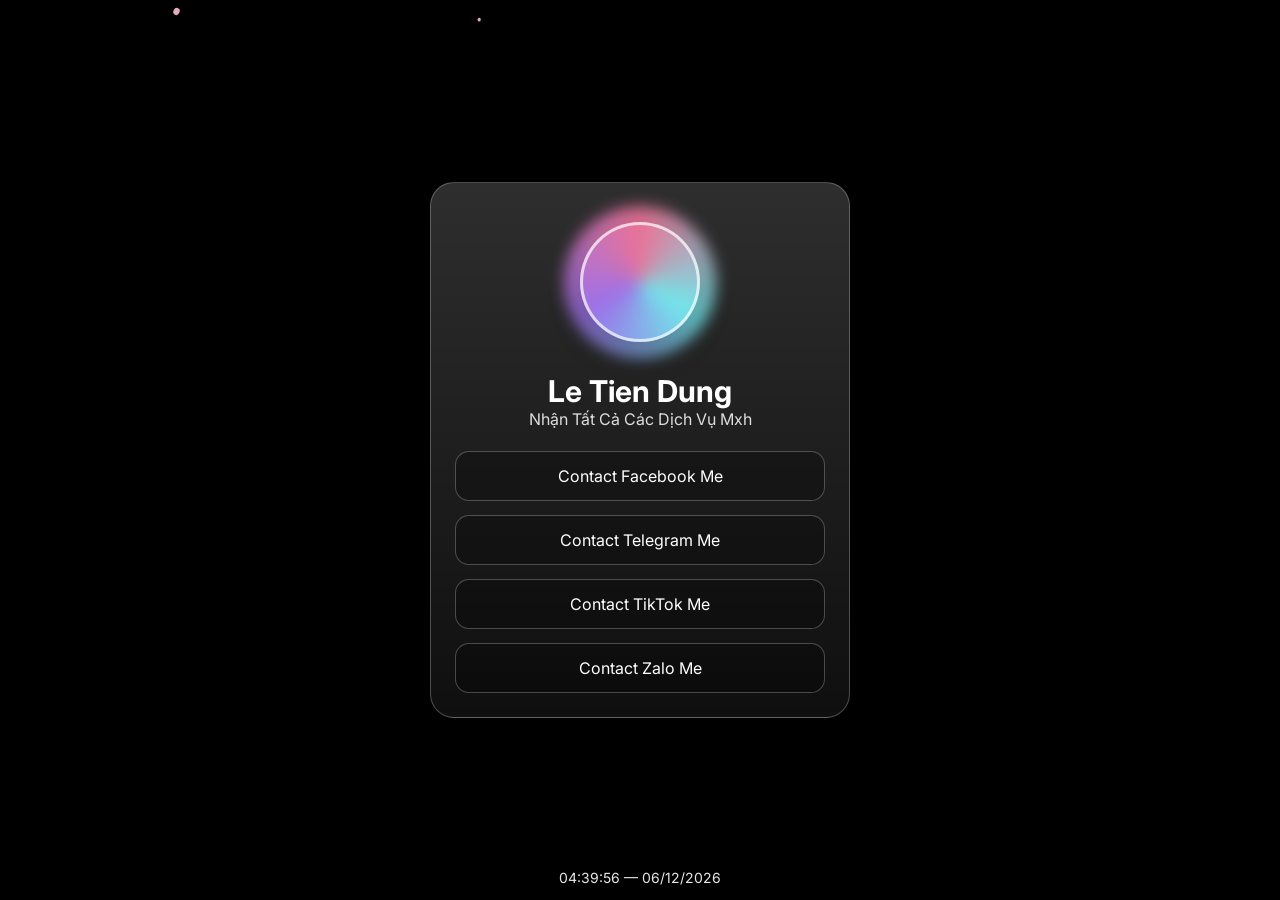
==== index.html @ fecb0036 "Update and rename index (1).html to index.html" ====
<!DOCTYPE html>
<html lang="vi">
<head>
  <meta charset="UTF-8" />
  <meta name="viewport" content="width=device-width, initial-scale=1.0" />
  <title>Le Tien Dung</title>
  <link rel="preconnect" href="https://fonts.googleapis.com">
  <link rel="preconnect" href="https://fonts.gstatic.com" crossorigin>
  <link href="https://fonts.googleapis.com/css2?family=Inter:wght@300;400;500;600;700&display=swap" rel="stylesheet">
  <style>
    :root{
      --glass: rgba(255,255,255,.12);
      --border: rgba(255,255,255,.25);
      --accent: #ff7aa2;
    }
    *{box-sizing:border-box}
    html,body{height:100%}
    body{
      margin:0;
      font-family:Inter,system-ui,-apple-system,Segoe UI,Roboto;
      color:#fff;
      overflow:hidden;
      background:#000;
    }

    /* Background */
    .bg{
      position:fixed; inset:0;
      background-image:url('https://i.imgur.com/xFKmfj1.gif');
      background-size:120% auto;
      background-position:center;
      background-repeat:no-repeat;
      filter:saturate(1.1) contrast(1.05);
      transform:scale(1.05);
      animation:bg-pan 30s linear infinite alternate;
    }
    @keyframes bg-pan{from{background-position:45% 50%}to{background-position:55% 50%}}
    .bg::after{
      content:''; position:absolute; inset:0;
      background:radial-gradient(1200px 600px at 50% 60%, rgba(0,0,0,.15), rgba(0,0,0,.55));
    }

    canvas#sakura{position:fixed; inset:0; pointer-events:none}

    .wrap{position:relative; z-index:2; height:100%; display:grid; place-items:center}
    .card{
      width:min(420px,92vw);
      background:linear-gradient(180deg, rgba(255,255,255,.18), rgba(255,255,255,.06));
      backdrop-filter:blur(14px);
      border:1px solid var(--border);
      border-radius:24px;
      padding:24px;
      box-shadow:0 30px 80px rgba(0,0,0,.45);
    }

    .profile{display:flex; flex-direction:column; gap:16px; align-items:center; text-align:center}

    /* Avatar + Galaxy */
    .avatar-wrap{
      position:relative;
      width:150px;
      height:150px;
      display:grid;
      place-items:center;
    }
    .galaxy-ring{
      position:absolute;
      width:150px;
      height:150px;
      border-radius:50%;
      background:conic-gradient(#ff7aa2,#7afcff,#a97aff,#ff7aa2);
      filter:blur(8px);
      opacity:.9;
      animation:spin 6s linear infinite;
    }
    @keyframes spin{from{transform:rotate(0)}to{transform:rotate(360deg)}}

    .avatar{
      width:120px; height:120px; border-radius:50%;
      background:url('https://sf-static.upanhlaylink.com/img/image_20260118ad99643f3afc10f1df709dc106bfeb5b.jpg') center/cover no-repeat;
      border:3px solid rgba(255,255,255,.7);
      z-index:2;
      box-shadow:0 10px 30px rgba(0,0,0,.4)
    }

    .name h1{margin:0; font-size:30px}
    .name p{margin:0; opacity:.85}

    .actions{margin-top:22px; display:grid; gap:14px}
    .btn{
      display:flex; justify-content:center; align-items:center;
      padding:14px; border-radius:14px;
      text-decoration:none; color:#fff;
      background:rgba(0,0,0,.25);
      border:1px solid var(--border);
      transition:.25s;
    }
    .btn:hover{transform:translateY(-2px); box-shadow:0 10px 30px rgba(0,0,0,.4)}

    footer{
      position:fixed; left:50%; bottom:14px;
      transform:translateX(-50%);
      font-size:14px; opacity:.9; z-index:3
    }

    /* Click ripple */
    .ripple{
      position:fixed;
      width:20px; height:20px;
      border-radius:50%;
      pointer-events:none;
      background:radial-gradient(circle, rgba(255,255,255,.9), rgba(255,255,255,0));
      transform:translate(-50%,-50%);
      animation:ripple .6s ease-out forwards;
      z-index:9999;
    }
    @keyframes ripple{from{opacity:1; transform:translate(-50%,-50%) scale(0)}to{opacity:0; transform:translate(-50%,-50%) scale(8)}}
  </style>
</head>
<body>
  <div class="bg"></div>
  <canvas id="sakura"></canvas>

  <div class="wrap">
    <div class="card">
      <div class="profile">
        <div class="avatar-wrap">
          <div class="galaxy-ring"></div>
          <div class="avatar"></div>
        </div>
        <div class="name">
          <h1>Le Tien Dung</h1>
          <p>Nhận Tất Cả Các Dịch Vụ Mxh</p>
        </div>
      </div>

      <div class="actions">
        <a class="btn" href="https://www.facebook.com/dunglectema" target="_blank">Contact Facebook Me</a>
        <a class="btn" href="https://t.me/Letiendung01" target="_blank">Contact Telegram Me</a>
        <a class="btn" href="https://www.tiktok.com/@dungle.loveyou" target="_blank">Contact TikTok Me</a>
        <a class="btn" href="https://zalo.me/0969411158" target="_blank">Contact Zalo Me</a>
      </div>
    </div>
  </div>

  <footer id="clock"></footer>

  <script>
    /* Clock */
    const clockEl=document.getElementById('clock');
    setInterval(()=>{
      const d=new Date();
      const p=n=>String(n).padStart(2,'0');
      clockEl.textContent=`${p(d.getHours())}:${p(d.getMinutes())}:${p(d.getSeconds())} — ${p(d.getDate())}/${p(d.getMonth()+1)}/${d.getFullYear()}`;
    },1000);

    /* Click effect */
    document.addEventListener('click',e=>{
      const r=document.createElement('div');
      r.className='ripple';
      r.style.left=e.clientX+'px';
      r.style.top=e.clientY+'px';
      document.body.appendChild(r);
      setTimeout(()=>r.remove(),600);
    });

    /* Sakura */
    const c=document.getElementById('sakura'),ctx=c.getContext('2d');
    let W,H,petals=[]; const MAX=80;
    function resize(){W=c.width=innerWidth;H=c.height=innerHeight}
    addEventListener('resize',resize);resize();
    const r=(a,b)=>Math.random()*(b-a)+a;
    for(let i=0;i<MAX;i++)petals.push({x:r(0,W),y:r(-H,0),s:r(.4,1),r:r(1.5,3.5),a:r(0,Math.PI*2)});
    (function draw(){
      ctx.clearRect(0,0,W,H);
      ctx.fillStyle='rgba(255,190,210,.9)';
      petals.forEach(p=>{
        p.y+=p.s; p.x+=Math.sin(p.a)*.5; p.a+=.01;
        if(p.y>H)p.y=-10;
        ctx.beginPath(); ctx.ellipse(p.x,p.y,p.r*1.2,p.r,p.a,0,Math.PI*2); ctx.fill();
      });
      requestAnimationFrame(draw);
    })();
  </script>
</body>
</html>
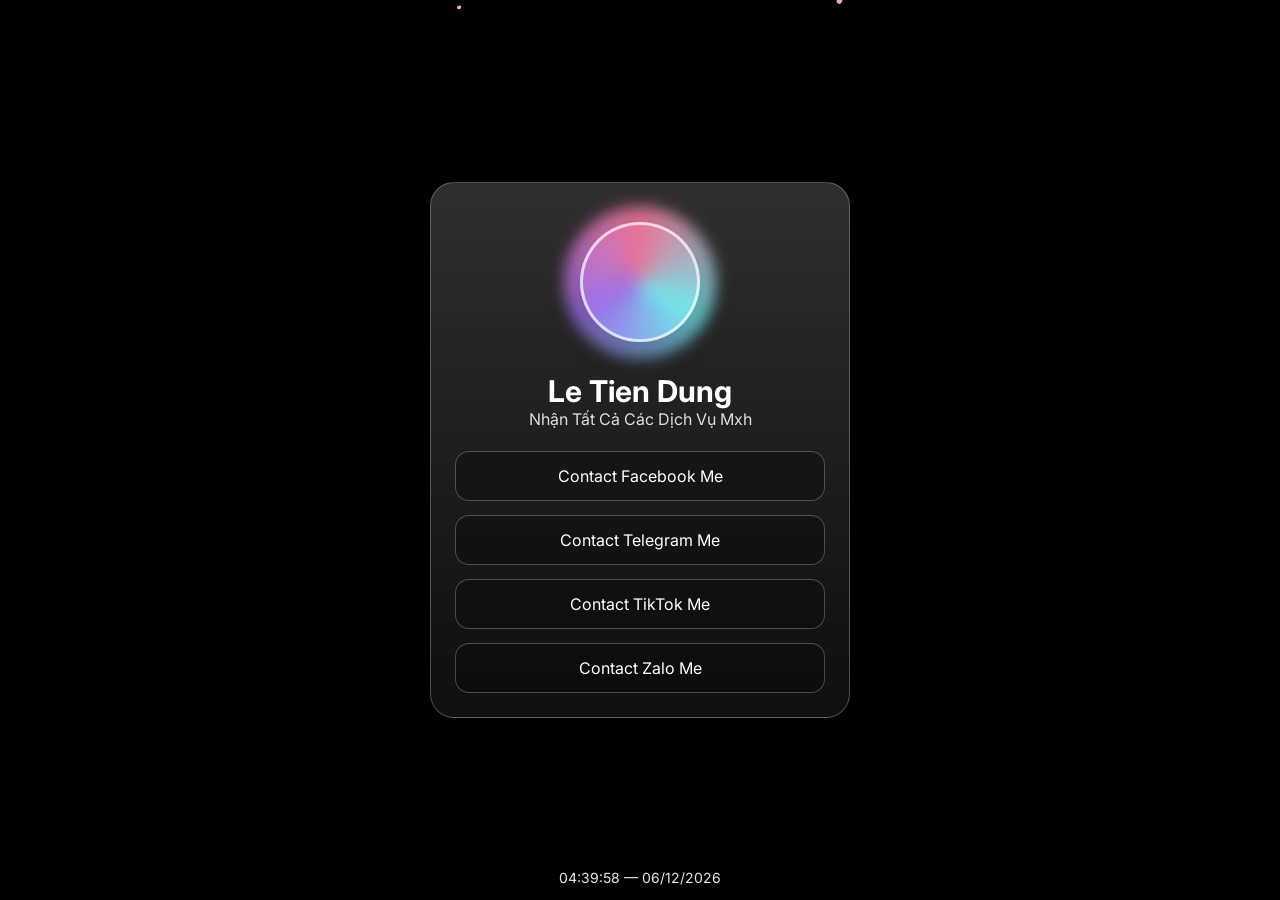
==== commit 84947797: "Update index.html" ====
--- a/index.html
+++ b/index.html
@@ -77,7 +77,7 @@
 
     .avatar{
       width:120px; height:120px; border-radius:50%;
-      background:url('https://sf-static.upanhlaylink.com/img/image_20260118ad99643f3afc10f1df709dc106bfeb5b.jpg') center/cover no-repeat;
+      background:url('https://sf-static.upanhlaylink.com/img/image_202601188d4b37361caaa46c96e2f7a9ec428ffc.jpg') center/cover no-repeat;
       border:3px solid rgba(255,255,255,.7);
       z-index:2;
       box-shadow:0 10px 30px rgba(0,0,0,.4)
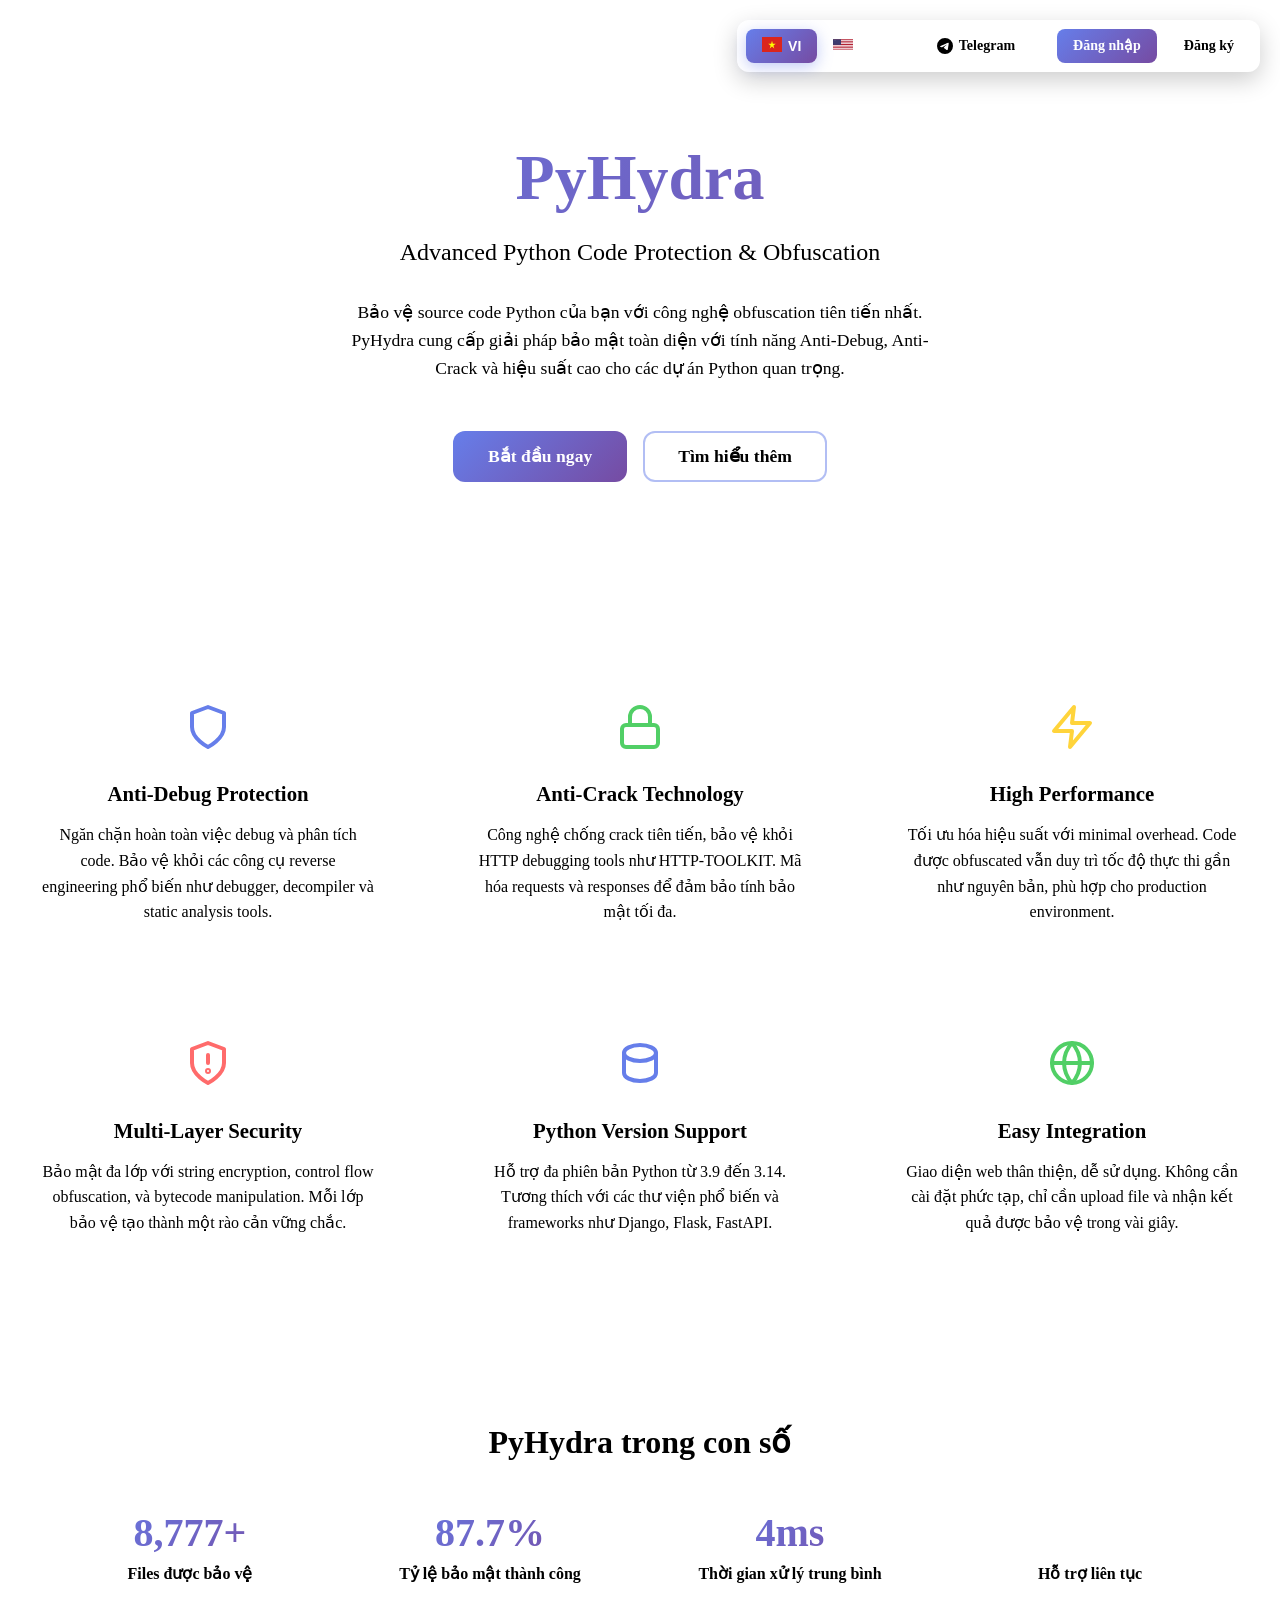
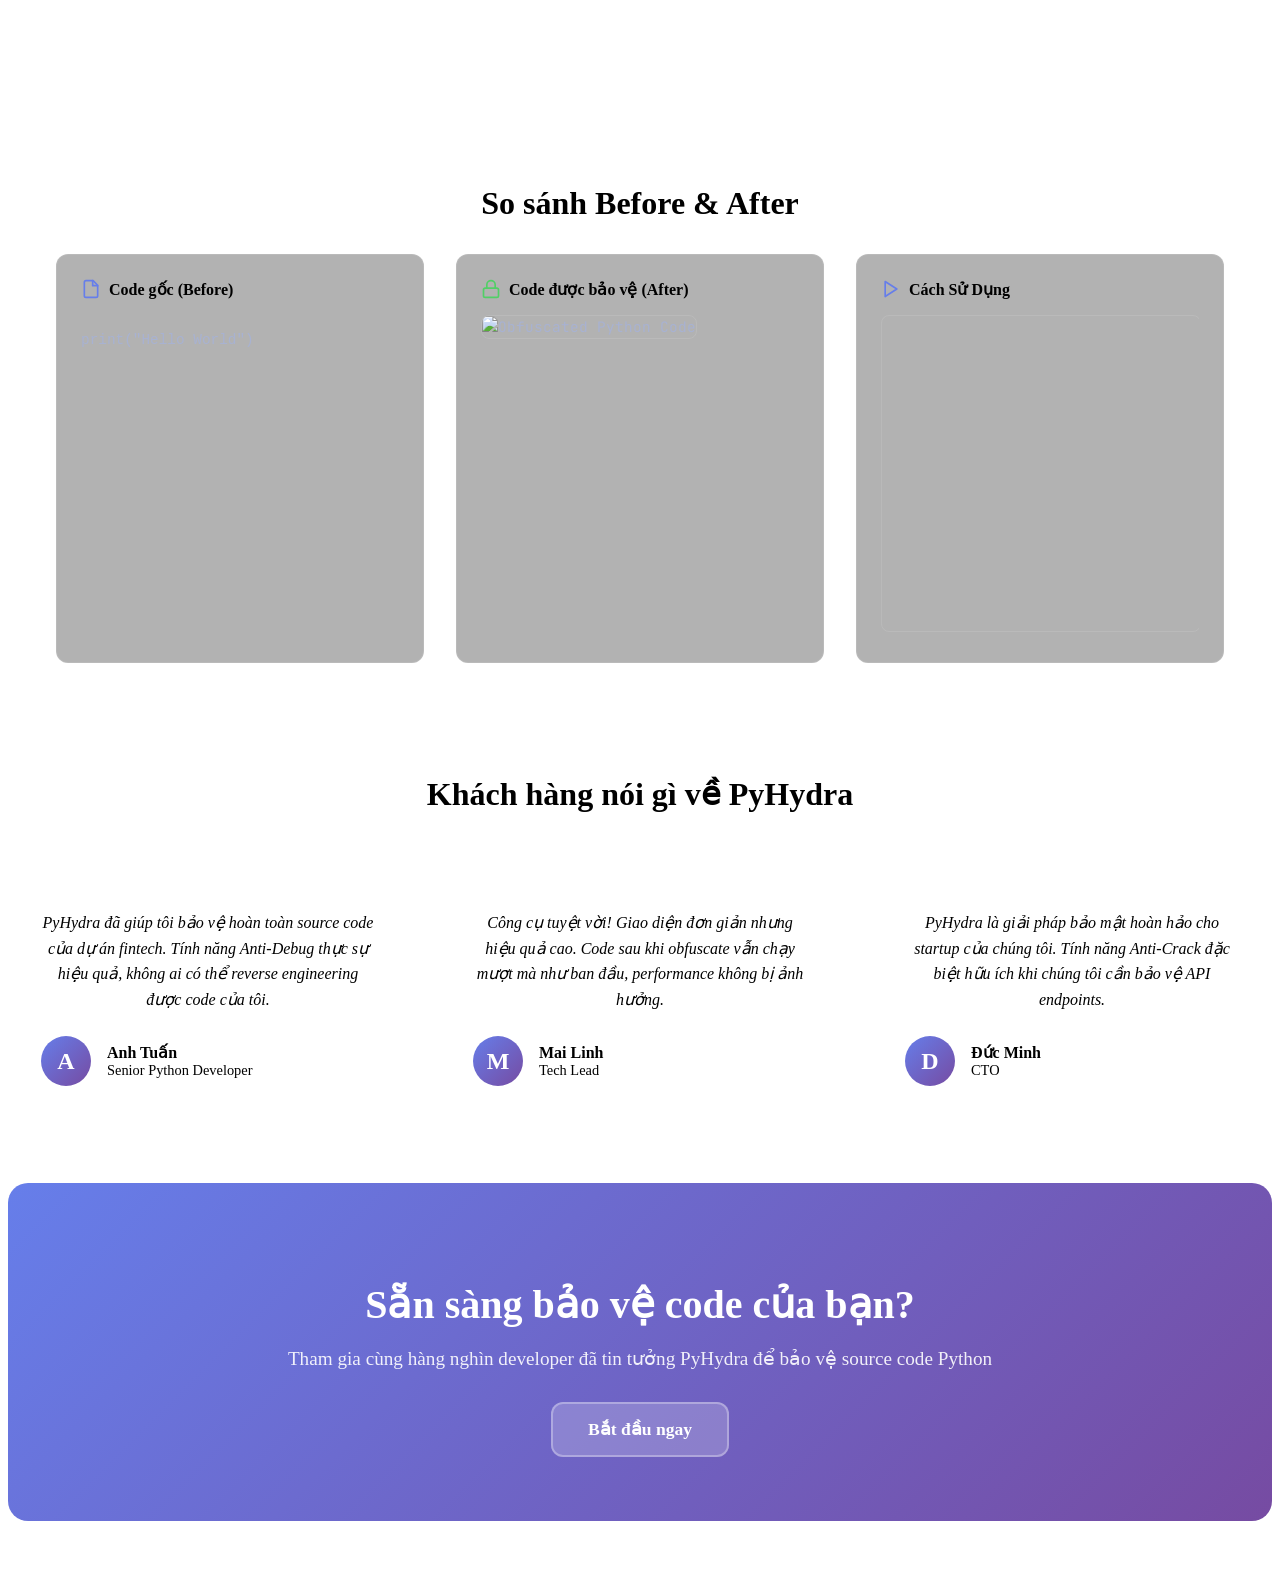
==== commit b04e9928: "Update index.html" ====
--- a/index.html
+++ b/index.html
@@ -1,186 +1,1251 @@
+
+
+
+
+
+
+
 <!DOCTYPE html>
 <html lang="vi">
 <head>
-  <meta charset="UTF-8" />
-  <meta name="viewport" content="width=device-width, initial-scale=1.0" />
-  <title>Le Tien Dung</title>
-  <link rel="preconnect" href="https://fonts.googleapis.com">
-  <link rel="preconnect" href="https://fonts.gstatic.com" crossorigin>
-  <link href="https://fonts.googleapis.com/css2?family=Inter:wght@300;400;500;600;700&display=swap" rel="stylesheet">
-  <style>
-    :root{
-      --glass: rgba(255,255,255,.12);
-      --border: rgba(255,255,255,.25);
-      --accent: #ff7aa2;
-    }
-    *{box-sizing:border-box}
-    html,body{height:100%}
-    body{
-      margin:0;
-      font-family:Inter,system-ui,-apple-system,Segoe UI,Roboto;
-      color:#fff;
-      overflow:hidden;
-      background:#000;
-    }
-
-    /* Background */
-    .bg{
-      position:fixed; inset:0;
-      background-image:url('https://i.imgur.com/xFKmfj1.gif');
-      background-size:120% auto;
-      background-position:center;
-      background-repeat:no-repeat;
-      filter:saturate(1.1) contrast(1.05);
-      transform:scale(1.05);
-      animation:bg-pan 30s linear infinite alternate;
-    }
-    @keyframes bg-pan{from{background-position:45% 50%}to{background-position:55% 50%}}
-    .bg::after{
-      content:''; position:absolute; inset:0;
-      background:radial-gradient(1200px 600px at 50% 60%, rgba(0,0,0,.15), rgba(0,0,0,.55));
-    }
-
-    canvas#sakura{position:fixed; inset:0; pointer-events:none}
-
-    .wrap{position:relative; z-index:2; height:100%; display:grid; place-items:center}
-    .card{
-      width:min(420px,92vw);
-      background:linear-gradient(180deg, rgba(255,255,255,.18), rgba(255,255,255,.06));
-      backdrop-filter:blur(14px);
-      border:1px solid var(--border);
-      border-radius:24px;
-      padding:24px;
-      box-shadow:0 30px 80px rgba(0,0,0,.45);
-    }
-
-    .profile{display:flex; flex-direction:column; gap:16px; align-items:center; text-align:center}
-
-    /* Avatar + Galaxy */
-    .avatar-wrap{
-      position:relative;
-      width:150px;
-      height:150px;
-      display:grid;
-      place-items:center;
-    }
-    .galaxy-ring{
-      position:absolute;
-      width:150px;
-      height:150px;
-      border-radius:50%;
-      background:conic-gradient(#ff7aa2,#7afcff,#a97aff,#ff7aa2);
-      filter:blur(8px);
-      opacity:.9;
-      animation:spin 6s linear infinite;
-    }
-    @keyframes spin{from{transform:rotate(0)}to{transform:rotate(360deg)}}
-
-    .avatar{
-      width:120px; height:120px; border-radius:50%;
-      background:url('https://sf-static.upanhlaylink.com/img/image_202601188d4b37361caaa46c96e2f7a9ec428ffc.jpg') center/cover no-repeat;
-      border:3px solid rgba(255,255,255,.7);
-      z-index:2;
-      box-shadow:0 10px 30px rgba(0,0,0,.4)
-    }
-
-    .name h1{margin:0; font-size:30px}
-    .name p{margin:0; opacity:.85}
-
-    .actions{margin-top:22px; display:grid; gap:14px}
-    .btn{
-      display:flex; justify-content:center; align-items:center;
-      padding:14px; border-radius:14px;
-      text-decoration:none; color:#fff;
-      background:rgba(0,0,0,.25);
-      border:1px solid var(--border);
-      transition:.25s;
-    }
-    .btn:hover{transform:translateY(-2px); box-shadow:0 10px 30px rgba(0,0,0,.4)}
-
-    footer{
-      position:fixed; left:50%; bottom:14px;
-      transform:translateX(-50%);
-      font-size:14px; opacity:.9; z-index:3
-    }
-
-    /* Click ripple */
-    .ripple{
-      position:fixed;
-      width:20px; height:20px;
-      border-radius:50%;
-      pointer-events:none;
-      background:radial-gradient(circle, rgba(255,255,255,.9), rgba(255,255,255,0));
-      transform:translate(-50%,-50%);
-      animation:ripple .6s ease-out forwards;
-      z-index:9999;
-    }
-    @keyframes ripple{from{opacity:1; transform:translate(-50%,-50%) scale(0)}to{opacity:0; transform:translate(-50%,-50%) scale(8)}}
-  </style>
+    <meta charset="UTF-8">
+    <meta name="viewport" content="width=device-width, initial-scale=1.0">
+    <meta name="description" content="PyHydra - Công cụ obfuscate Python mạnh mẽ và bảo mật. Bảo vệ source code Python với công nghệ tiên tiến, hỗ trợ Anti-Debug và Anti-Crack.">
+    <meta name="keywords" content="python obfuscator, code protection, pyhydra, python security, anti-debug, anti-crack, source code protection">
+    <meta name="author" content="Nguyễn Xuân Trịnh">
+    <meta name="robots" content="index, follow">
+    
+    <!-- Open Graph Meta Tags -->
+    <meta property="og:title" content="PyHydra - Advanced Python Code Obfuscator">
+    <meta property="og:description" content="Bảo vệ code Python của bạn với PyHydra - công cụ obfuscate mạnh mẽ nhất">
+    <meta property="og:type" content="website">
+    <meta property="og:image" content="https://raw.githubusercontent.com/nguyenxuantrinhnotpd/PyHydra/refs/heads/main/pyhydra.jpeg">
+    
+    <!-- Twitter Meta Tags -->
+    <meta name="twitter:card" content="summary_large_image">
+    <meta name="twitter:title" content="PyHydra - Python Code Protection">
+    <meta name="twitter:description" content="Advanced Python obfuscation with anti-debug and anti-crack features">
+    
+    <title>PyHydra - Advanced Python Code Obfuscator | Bảo vệ Source Code Python</title>
+    
+    <!-- Favicon -->
+    <link rel="icon" type="image/svg+xml" href="favicon.svg">
+    <link rel="alternate icon" href="https://raw.githubusercontent.com/nguyenxuantrinhnotpd/PyHydra/refs/heads/main/pyhydra.ico">
+    <link rel="apple-touch-icon" sizes="180x180" href="https://raw.githubusercontent.com/nguyenxuantrinhnotpd/PyHydra/refs/heads/main/pyhydra.jpeg">
+    
+    <!-- Google Fonts -->
+    <link href="https://fonts.googleapis.com/css2?family=Inter:wght@300;400;500;600;700;800&family=JetBrains+Mono:wght@400;500;600&display=swap" rel="stylesheet">
+    
+    <!-- Style -->
+    <link rel="stylesheet" href="https://proxy.nguyenxuantrinh.id.vn/pyhydra.css">
+    <link rel="stylesheet" href="assets/style.css">
+    
+    <style>
+        /* Navigation Bar */
+        .nav-bar {
+            position: fixed;
+            top: 20px;
+            right: 20px;
+            z-index: 1000;
+            display: flex;
+            align-items: center;
+            gap: 12px;
+            background: rgba(255, 255, 255, 0.1);
+            backdrop-filter: blur(10px);
+            border-radius: 12px;
+            padding: 8px;
+            box-shadow: 0 8px 25px rgba(0, 0, 0, 0.2);
+            border: 1px solid rgba(255, 255, 255, 0.1);
+        }
+        
+        .nav-divider {
+            width: 1px;
+            height: 30px;
+            background: rgba(255, 255, 255, 0.2);
+        }
+        
+        .language-switcher {
+            display: flex;
+        }
+        
+        .lang-btn {
+            padding: 8px 16px;
+            border: none;
+            background: transparent;
+            color: rgba(255, 255, 255, 0.7);
+            border-radius: 8px;
+            cursor: pointer;
+            transition: all 0.3s ease;
+            font-weight: 600;
+            font-size: 14px;
+            display: flex;
+            align-items: center;
+            gap: 6px;
+        }
+        
+        .lang-btn:hover {
+            background: rgba(255, 255, 255, 0.1);
+            color: white;
+            transform: translateY(-1px);
+        }
+        
+        .lang-btn.active {
+            background: linear-gradient(135deg, #667eea 0%, #764ba2 100%);
+            color: white;
+            box-shadow: 0 4px 15px rgba(102, 126, 234, 0.4);
+        }
+        
+        .auth-buttons {
+            display: flex;
+            gap: 10px;
+        }
+        
+        .auth-btn {
+            padding: 8px 16px;
+            background: transparent;
+            border: 1px solid rgba(255, 255, 255, 0.2);
+            border-radius: 8px;
+            color: var(--text-primary);
+            text-decoration: none;
+            font-weight: 600;
+            font-size: 14px;
+            transition: all 0.3s ease;
+        }
+        
+        .auth-btn:hover {
+            background: rgba(255, 255, 255, 0.1);
+            border-color: rgba(255, 255, 255, 0.3);
+            transform: translateY(-1px);
+        }
+        
+        .auth-btn.login {
+            background: linear-gradient(135deg, #667eea 0%, #764ba2 100%);
+            color: white;
+            border: none;
+        }
+        
+        .auth-btn.login:hover {
+            box-shadow: 0 4px 15px rgba(102, 126, 234, 0.4);
+        }
+        
+        .telegram-btn {
+            padding: 8px 16px;
+            background: transparent;
+            border: 1px solid rgba(255, 255, 255, 0.2);
+            border-radius: 8px;
+            color: var(--text-primary);
+            text-decoration: none;
+            font-weight: 600;
+            font-size: 14px;
+            transition: all 0.3s ease;
+            display: flex;
+            align-items: center;
+            gap: 6px;
+        }
+        
+        .telegram-btn:hover {
+            background: rgba(0, 136, 204, 0.2);
+            border-color: rgba(0, 136, 204, 0.5);
+            color: #0088cc;
+            transform: translateY(-1px);
+        }
+
+        .hero-section {
+            text-align: center;
+            padding: 80px 0 60px;
+            position: relative;
+            overflow: hidden;
+        }
+
+        .hero-title {
+            font-size: 4rem;
+            font-weight: 800;
+            background: linear-gradient(135deg, #667eea 0%, #764ba2 100%);
+            -webkit-background-clip: text;
+            -webkit-text-fill-color: transparent;
+            background-clip: text;
+            margin-bottom: 1rem;
+            animation: fadeInUp 1s ease-out;
+        }
+
+        .hero-subtitle {
+            font-size: 1.5rem;
+            color: var(--text-secondary);
+            margin-bottom: 2rem;
+            animation: fadeInUp 1s ease-out 0.2s both;
+        }
+
+        .hero-description {
+            font-size: 1.1rem;
+            color: var(--text-secondary);
+            max-width: 600px;
+            margin: 0 auto 3rem;
+            line-height: 1.6;
+            animation: fadeInUp 1s ease-out 0.4s both;
+        }
+
+        .cta-buttons {
+            display: flex;
+            gap: 1rem;
+            justify-content: center;
+            margin-bottom: 4rem;
+            animation: fadeInUp 1s ease-out 0.6s both;
+        }
+
+        .btn-primary-large {
+            background: linear-gradient(135deg, #667eea 0%, #764ba2 100%);
+            border: none;
+            color: white;
+            padding: 15px 35px;
+            border-radius: 12px;
+            font-size: 1.1rem;
+            font-weight: 600;
+            cursor: pointer;
+            transition: all 0.3s ease;
+            text-decoration: none;
+            display: inline-flex;
+            align-items: center;
+            gap: 10px;
+        }
+
+        .btn-secondary-large {
+            background: transparent;
+            border: 2px solid rgba(102, 126, 234, 0.5);
+            color: var(--text-primary);
+            padding: 13px 33px;
+            border-radius: 12px;
+            font-size: 1.1rem;
+            font-weight: 600;
+            cursor: pointer;
+            transition: all 0.3s ease;
+            text-decoration: none;
+            display: inline-flex;
+            align-items: center;
+            gap: 10px;
+        }
+
+        .btn-primary-large:hover {
+            transform: translateY(-3px);
+            box-shadow: 0 15px 35px rgba(102, 126, 234, 0.4);
+        }
+
+        .btn-secondary-large:hover {
+            background: rgba(102, 126, 234, 0.1);
+            border-color: rgba(102, 126, 234, 1);
+            transform: translateY(-3px);
+        }
+
+        .features-grid {
+            display: grid;
+            grid-template-columns: repeat(auto-fit, minmax(300px, 1fr));
+            gap: 2rem;
+            margin: 4rem 0;
+        }
+
+        .feature-card {
+            background: rgba(255, 255, 255, 0.03);
+            border: 1px solid rgba(255, 255, 255, 0.1);
+            border-radius: 16px;
+            padding: 2rem;
+            text-align: center;
+            transition: all 0.3s ease;
+            position: relative;
+            overflow: hidden;
+        }
+
+        .feature-card::before {
+            content: '';
+            position: absolute;
+            top: 0;
+            left: 0;
+            right: 0;
+            height: 4px;
+            background: linear-gradient(135deg, #667eea 0%, #764ba2 100%);
+            transform: scaleX(0);
+            transition: transform 0.3s ease;
+        }
+
+        .feature-card:hover {
+            transform: translateY(-10px);
+            background: rgba(255, 255, 255, 0.05);
+            box-shadow: 0 20px 40px rgba(0, 0, 0, 0.2);
+        }
+
+        .feature-card:hover::before {
+            transform: scaleX(1);
+        }
+
+        .feature-icon {
+            font-size: 3rem;
+            margin-bottom: 1rem;
+            display: block;
+        }
+
+        .feature-title {
+            font-size: 1.3rem;
+            font-weight: 700;
+            color: var(--text-primary);
+            margin-bottom: 1rem;
+        }
+
+        .feature-description {
+            color: var(--text-secondary);
+            line-height: 1.6;
+        }
+
+        .stats-section {
+            background: rgba(255, 255, 255, 0.02);
+            border-radius: 20px;
+            padding: 3rem;
+            margin: 4rem 0;
+            text-align: center;
+        }
+
+        .stats-grid {
+            display: grid;
+            grid-template-columns: repeat(auto-fit, minmax(200px, 1fr));
+            gap: 2rem;
+            margin-top: 2rem;
+        }
+
+        .stat-item {
+            padding: 1rem;
+        }
+
+        .stat-number {
+            font-size: 2.5rem;
+            font-weight: 800;
+            background: linear-gradient(135deg, #667eea 0%, #764ba2 100%);
+            -webkit-background-clip: text;
+            -webkit-text-fill-color: transparent;
+            background-clip: text;
+            display: block;
+        }
+
+        .stat-label {
+            color: var(--text-secondary);
+            font-weight: 600;
+            margin-top: 0.5rem;
+        }
+
+        .demo-section {
+            background: rgba(255, 255, 255, 0.02);
+            border-radius: 20px;
+            padding: 3rem;
+            margin: 4rem 0;
+        }
+
+        .demo-title {
+            text-align: center;
+            font-size: 2rem;
+            font-weight: 700;
+            margin-bottom: 2rem;
+            color: var(--text-primary);
+        }
+
+        .code-comparison {
+            display: grid;
+            grid-template-columns: repeat(auto-fit, minmax(300px, 1fr));
+            gap: 2rem;
+            margin-top: 2rem;
+        }
+
+        .code-block {
+            background: rgba(0, 0, 0, 0.3);
+            border-radius: 12px;
+            padding: 1.5rem;
+            border: 1px solid rgba(255, 255, 255, 0.1);
+        }
+
+        .code-header {
+            display: flex;
+            align-items: center;
+            gap: 10px;
+            margin-bottom: 1rem;
+            font-weight: 600;
+            color: var(--text-primary);
+        }
+
+        .code-content {
+            font-family: 'JetBrains Mono', monospace;
+            font-size: 0.9rem;
+            color: #a8b2d1;
+            line-height: 1.5;
+            overflow-x: auto;
+        }
+
+        .code-content iframe {
+            width: 100%;
+            height: 315px;
+            border-radius: 8px;
+            border: 1px solid rgba(255,255,255,0.1);
+        }
+
+        .testimonials-section {
+            margin: 4rem 0;
+            text-align: center;
+        }
+
+        .testimonials-title {
+            font-size: 2rem;
+            font-weight: 700;
+            margin-bottom: 3rem;
+            color: var(--text-primary);
+        }
+
+        .testimonials-grid {
+            display: grid;
+            grid-template-columns: repeat(auto-fit, minmax(300px, 1fr));
+            gap: 2rem;
+        }
+
+        .testimonial-card {
+            background: rgba(255, 255, 255, 0.03);
+            border: 1px solid rgba(255, 255, 255, 0.1);
+            border-radius: 16px;
+            padding: 2rem;
+            position: relative;
+            transition: all 0.3s ease;
+        }
+
+        .testimonial-card:hover {
+            transform: translateY(-5px);
+            background: rgba(255, 255, 255, 0.05);
+        }
+
+        .testimonial-content {
+            color: var(--text-secondary);
+            line-height: 1.6;
+            margin-bottom: 1.5rem;
+            font-style: italic;
+        }
+
+        .testimonial-author {
+            display: flex;
+            align-items: center;
+            gap: 1rem;
+        }
+
+        .author-avatar {
+            width: 50px;
+            height: 50px;
+            border-radius: 50%;
+            background: linear-gradient(135deg, #667eea 0%, #764ba2 100%);
+            display: flex;
+            align-items: center;
+            justify-content: center;
+            font-size: 1.5rem;
+            color: white;
+            font-weight: 700;
+        }
+
+        .author-info {
+            text-align: left;
+        }
+
+        .author-name {
+            font-weight: 600;
+            color: var(--text-primary);
+        }
+
+        .author-role {
+            color: var(--text-secondary);
+            font-size: 0.9rem;
+        }
+
+        .footer-cta {
+            background: linear-gradient(135deg, #667eea 0%, #764ba2 100%);
+            border-radius: 20px;
+            padding: 4rem 2rem;
+            text-align: center;
+            margin: 4rem 0;
+            color: white;
+        }
+
+        .footer-cta-title {
+            font-size: 2.5rem;
+            font-weight: 800;
+            margin-bottom: 1rem;
+        }
+
+        .footer-cta-subtitle {
+            font-size: 1.2rem;
+            opacity: 0.9;
+            margin-bottom: 2rem;
+        }
+
+        .footer-cta-button {
+            background: rgba(255, 255, 255, 0.2);
+            border: 2px solid rgba(255, 255, 255, 0.3);
+            color: white;
+            padding: 15px 35px;
+            border-radius: 12px;
+            font-size: 1.1rem;
+            font-weight: 600;
+            cursor: pointer;
+            transition: all 0.3s ease;
+            text-decoration: none;
+            display: inline-flex;
+            align-items: center;
+            gap: 10px;
+        }
+
+        .footer-cta-button:hover {
+            background: rgba(255, 255, 255, 0.3);
+            transform: translateY(-3px);
+            box-shadow: 0 15px 35px rgba(0, 0, 0, 0.3);
+        }
+
+        @keyframes fadeInUp {
+            from {
+                opacity: 0;
+                transform: translateY(30px);
+            }
+            to {
+                opacity: 1;
+                transform: translateY(0);
+            }
+        }
+
+        @keyframes float {
+            0%, 100% { transform: translateY(0px); }
+            50% { transform: translateY(-20px); }
+        }
+
+        .floating-element {
+            animation: float 6s ease-in-out infinite;
+        }
+
+        @media (max-width: 768px) {
+            .hero-title {
+                font-size: 2.5rem;
+            }
+            
+            .hero-subtitle {
+                font-size: 1.2rem;
+            }
+            
+            .cta-buttons {
+                flex-direction: column;
+                align-items: center;
+            }
+            
+            .code-comparison {
+                grid-template-columns: 1fr;
+            }
+            
+            .footer-cta-title {
+                font-size: 2rem;
+            }
+
+            .language-switcher {
+                top: 10px;
+                right: 10px;
+                padding: 6px;
+            }
+            
+            .lang-btn {
+                padding: 6px 12px;
+                font-size: 13px;
+            }
+        }
+        /* Telegram Contact Button */
+        .telegram-contact {
+            position: fixed;
+            left: 20px;
+            top: 20px;
+            z-index: 1000;
+            display: flex;
+            align-items: center;
+            gap: 10px;
+            background: linear-gradient(135deg, #0088cc 0%, #229ed9 100%);
+            color: white;
+            padding: 12px 20px;
+            border-radius: 50px;
+            text-decoration: none;
+            font-weight: 600;
+            font-size: 14px;
+            box-shadow: 0 8px 25px rgba(0, 136, 204, 0.3);
+            backdrop-filter: blur(10px);
+            border: 1px solid rgba(255, 255, 255, 0.1);
+            transition: all 0.3s ease;
+        }
+
+        .telegram-contact:hover {
+            transform: translateY(-3px);
+            box-shadow: 0 12px 35px rgba(0, 136, 204, 0.4);
+            background: linear-gradient(135deg, #229ed9 0%, #0088cc 100%);
+            color: white;
+            text-decoration: none;
+        }
+
+        .telegram-contact:active {
+            transform: translateY(-1px);
+        }
+
+        .telegram-icon {
+            width: 24px;
+            height: 24px;
+            display: flex;
+            align-items: center;
+            justify-content: center;
+            background: rgba(255, 255, 255, 0.2);
+            border-radius: 50%;
+            font-size: 16px;
+        }
+
+        .telegram-pulse {
+            position: absolute;
+            top: 0;
+            left: 0;
+            right: 0;
+            bottom: 0;
+            border-radius: 50px;
+            background: rgba(0, 136, 204, 0.3);
+            animation: pulse 2s infinite;
+            pointer-events: none;
+        }
+
+        @keyframes pulse {
+            0% {
+                transform: scale(1);
+                opacity: 1;
+            }
+            70% {
+                transform: scale(1.05);
+                opacity: 0.7;
+            }
+            100% {
+                transform: scale(1.1);
+                opacity: 0;
+            }
+        }
+        
+        @media (max-width: 768px) {
+            .language-switcher {
+                top: 10px;
+                right: 10px;
+                padding: 6px;
+            }
+            
+            .lang-btn {
+                padding: 6px 12px;
+                font-size: 13px;
+            }
+
+            .telegram-contact {
+                left: 10px;
+                top: 10px;
+                padding: 10px 16px;
+                font-size: 13px;
+            }
+
+            .telegram-icon {
+                width: 20px;
+                height: 20px;
+                font-size: 14px;
+            }
+        }
+
+        @media (max-width: 480px) {
+            .telegram-contact .telegram-text {
+                display: none;
+            }
+        }
+    </style>
 </head>
 <body>
-  <div class="bg"></div>
-  <canvas id="sakura"></canvas>
-
-  <div class="wrap">
-    <div class="card">
-      <div class="profile">
-        <div class="avatar-wrap">
-          <div class="galaxy-ring"></div>
-          <div class="avatar"></div>
+    <!-- Navigation Bar -->
+    <div class="nav-bar">
+        <!-- Language Switcher -->
+        <div class="language-switcher">
+            <button class="lang-btn active" data-lang="vi">
+                <span class="lang-icon">
+                    <svg xmlns="http://www.w3.org/2000/svg" width="20" height="15" viewBox="0 0 640 480">
+                        <rect width="640" height="480" fill="#da251d"/>
+                        <polygon fill="#ff0" points="320,120 347,215 440,215 365,270 392,365 320,305 248,365 275,270 200,215 293,215"/>
+                    </svg>
+                </span>
+                <span>VI</span>
+            </button>
+            <button class="lang-btn" data-lang="en">
+                <span class="lang-icon">
+                    <svg xmlns="http://www.w3.org/2000/svg" width="20" height="15" viewBox="0 0 7410 3900">
+                        <rect width="7410" height="3900" fill="#b22234"/>
+                        <g fill="#fff">
+                            <path d="M0 300h7410v300H0zm0 600h7410v300H0zm0 600h7410v300H0zm0 600h7410v300H0zm0 600h7410v300H0zm0 600h7410v300H0zm0 600h7410v300H0z"/>
+                        </g>
+                        <rect width="2964" height="2100" fill="#3c3b6e"/>
+                        <g fill="#fff">
+                            <g id="s">
+                                <polygon points="247,90 263,144 321,144 275,180 291,234 247,198 203,234 219,180 173,144 231,144"/>
+                            </g>
+                            <use xlink:href="#s" x="0" y="0"/>
+                            <use xlink:href="#s" x="247" y="180"/>
+                            <use xlink:href="#s" x="494" y="0"/>
+                            <use xlink:href="#s" x="741" y="180"/>
+                        </g>
+                    </svg>
+                </span>
+                <span>EN</span>
+            </button>
         </div>
-        <div class="name">
-          <h1>Le Tien Dung</h1>
-          <p>Nhận Tất Cả Các Dịch Vụ Mxh</p>
-        </div>
-      </div>
-
-      <div class="actions">
-        <a class="btn" href="https://www.facebook.com/dunglectema" target="_blank">Contact Facebook Me</a>
-        <a class="btn" href="https://t.me/Letiendung01" target="_blank">Contact Telegram Me</a>
-        <a class="btn" href="https://www.tiktok.com/@dungle.loveyou" target="_blank">Contact TikTok Me</a>
-        <a class="btn" href="https://zalo.me/0969411158" target="_blank">Contact Zalo Me</a>
-      </div>
+        
+        <div class="nav-divider"></div>
+        
+        <!-- Telegram Button -->
+        <a href="https://t.me/CalceIsMe" class="telegram-btn" target="_blank" rel="noopener noreferrer">
+            <svg width="16" height="16" viewBox="0 0 24 24" fill="currentColor">
+                <path d="M11.944 0A12 12 0 0 0 0 12a12 12 0 0 0 12 12 12 12 0 0 0 12-12A12 12 0 0 0 12 0a12 12 0 0 0-.056 0zm4.962 7.224c.1-.002.321.023.465.14a.506.506 0 0 1 .171.325c.016.093.036.306.02.472-.18 1.898-.962 6.502-1.36 8.627-.168.9-.499 1.201-.82 1.23-.696.065-1.225-.46-1.9-.902-1.056-.693-1.653-1.124-2.678-1.8-1.185-.78-.417-1.21.258-1.91.177-.184 3.247-2.977 3.307-3.23.007-.032.014-.15-.056-.212s-.174-.041-.249-.024c-.106.024-1.793 1.14-5.061 3.345-.48.33-.913.49-1.302.48-.428-.008-1.252-.241-1.865-.44-.752-.245-1.349-.374-1.297-.789.027-.216.325-.437.893-.663 3.498-1.524 5.83-2.529 6.998-3.014 3.332-1.386 4.025-1.627 4.476-1.635z"/>
+            </svg>
+            <span data-key="telegram">Telegram</span>
+        </a>
+        
+        <div class="nav-divider"></div>
+        
+        <!-- Auth Buttons -->
+        <div class="auth-buttons">
+                            <a href="login.php" class="auth-btn login" data-key="login">Đăng nhập</a>
+                <a href="register.php" class="auth-btn" data-key="register">Đăng ký</a>
+                    </div>
     </div>
-  </div>
-
-  <footer id="clock"></footer>
-
-  <script>
-    /* Clock */
-    const clockEl=document.getElementById('clock');
-    setInterval(()=>{
-      const d=new Date();
-      const p=n=>String(n).padStart(2,'0');
-      clockEl.textContent=`${p(d.getHours())}:${p(d.getMinutes())}:${p(d.getSeconds())} — ${p(d.getDate())}/${p(d.getMonth()+1)}/${d.getFullYear()}`;
-    },1000);
-
-    /* Click effect */
-    document.addEventListener('click',e=>{
-      const r=document.createElement('div');
-      r.className='ripple';
-      r.style.left=e.clientX+'px';
-      r.style.top=e.clientY+'px';
-      document.body.appendChild(r);
-      setTimeout(()=>r.remove(),600);
-    });
-
-    /* Sakura */
-    const c=document.getElementById('sakura'),ctx=c.getContext('2d');
-    let W,H,petals=[]; const MAX=80;
-    function resize(){W=c.width=innerWidth;H=c.height=innerHeight}
-    addEventListener('resize',resize);resize();
-    const r=(a,b)=>Math.random()*(b-a)+a;
-    for(let i=0;i<MAX;i++)petals.push({x:r(0,W),y:r(-H,0),s:r(.4,1),r:r(1.5,3.5),a:r(0,Math.PI*2)});
-    (function draw(){
-      ctx.clearRect(0,0,W,H);
-      ctx.fillStyle='rgba(255,190,210,.9)';
-      petals.forEach(p=>{
-        p.y+=p.s; p.x+=Math.sin(p.a)*.5; p.a+=.01;
-        if(p.y>H)p.y=-10;
-        ctx.beginPath(); ctx.ellipse(p.x,p.y,p.r*1.2,p.r,p.a,0,Math.PI*2); ctx.fill();
-      });
-      requestAnimationFrame(draw);
-    })();
-  </script>
+
+    <div class="bg-animation">
+        <div class="floating-shape"></div>
+        <div class="floating-shape"></div>
+        <div class="floating-shape"></div>
+    </div>
+    
+    <div class="container">
+        <!-- Hero Section -->
+        <section class="hero-section">
+            <div class="floating-element">
+                <h1 class="hero-title" data-key="hero_title">PyHydra</h1>
+            </div>
+            <p class="hero-subtitle" data-key="hero_subtitle">Advanced Python Code Protection & Obfuscation</p>
+            <p class="hero-description" data-key="hero_description">
+                Bảo vệ source code Python của bạn với công nghệ obfuscation tiên tiến nhất. 
+                PyHydra cung cấp giải pháp bảo mật toàn diện với tính năng Anti-Debug, Anti-Crack 
+                và hiệu suất cao cho các dự án Python quan trọng.
+            </p>
+            <div class="cta-buttons">
+                                    <a href="login.php" class="btn-primary-large" data-key="cta_start" style="display: inline-flex; align-items: center; gap: 10px;">
+                        <svg xmlns="http://www.w3.org/2000/svg" width="20" height="20" viewBox="0 0 24 24" fill="none" stroke="white" stroke-width="2" stroke-linecap="round" stroke-linejoin="round"><path d="M4.5 16.5c-1.5 1.26-2 5-2 5s3.74-.5 5-2c.71-.84.7-2.13-.09-2.91a2.18 2.18 0 0 0-2.91-.09z"/><path d="m12 15-3-3a22 22 0 0 1 2-3.95A12.88 12.88 0 0 1 22 2c0 2.72-.78 7.5-6 11a22.35 22.35 0 0 1-4 2z"/><path d="M9 12H4s.55-3.03 2-4c1.62-1.08 5 0 5 0"/><path d="M12 15v5s3.03-.55 4-2c1.08-1.62 0-5 0-5"/></svg>                        <span>Bắt đầu ngay</span>
+                    </a>
+                    <a href="#features" class="btn-secondary-large" data-key="cta_learn" style="display: inline-flex; align-items: center; gap: 10px;">
+                        <svg xmlns="http://www.w3.org/2000/svg" width="20" height="20" viewBox="0 0 24 24" fill="none" stroke="currentColor" stroke-width="2" stroke-linecap="round" stroke-linejoin="round"><path d="M14.5 2H6a2 2 0 0 0-2 2v16a2 2 0 0 0 2 2h12a2 2 0 0 0 2-2V7.5L14.5 2z"/><polyline points="14 2 14 8 20 8"/></svg>                        <span>Tìm hiểu thêm</span>
+                    </a>
+                            </div>
+        </section>
+
+        <!-- Features Section -->
+        <section id="features" class="features-section">
+            <div class="features-grid">
+                <div class="feature-card">
+                    <span class="feature-icon"><svg xmlns="http://www.w3.org/2000/svg" width="48" height="48" viewBox="0 0 24 24" fill="none" stroke="#667eea" stroke-width="2" stroke-linecap="round" stroke-linejoin="round"><path d="M12 22s8-4 8-10V5l-8-3-8 3v7c0 6 8 10 8 10z"/></svg></span>
+                    <h3 class="feature-title" data-key="feature1_title">Anti-Debug Protection</h3>
+                    <p class="feature-description" data-key="feature1_desc">
+                        Ngăn chặn hoàn toàn việc debug và phân tích code. Bảo vệ khỏi các công cụ 
+                        reverse engineering phổ biến như debugger, decompiler và static analysis tools.
+                    </p>
+                </div>
+                <div class="feature-card">
+                    <span class="feature-icon"><svg xmlns="http://www.w3.org/2000/svg" width="48" height="48" viewBox="0 0 24 24" fill="none" stroke="#51cf66" stroke-width="2" stroke-linecap="round" stroke-linejoin="round"><rect x="3" y="11" width="18" height="11" rx="2" ry="2"/><path d="M7 11V7a5 5 0 0 1 10 0v4"/></svg></span>
+                    <h3 class="feature-title" data-key="feature2_title">Anti-Crack Technology</h3>
+                    <p class="feature-description" data-key="feature2_desc">
+                        Công nghệ chống crack tiên tiến, bảo vệ khỏi HTTP debugging tools như HTTP-TOOLKIT. 
+                        Mã hóa requests và responses để đảm bảo tính bảo mật tối đa.
+                    </p>
+                </div>
+                <div class="feature-card">
+                    <span class="feature-icon"><svg xmlns="http://www.w3.org/2000/svg" width="48" height="48" viewBox="0 0 24 24" fill="none" stroke="#ffd43b" stroke-width="2" stroke-linecap="round" stroke-linejoin="round"><polygon points="13 2 3 14 12 14 11 22 21 10 12 10 13 2"/></svg></span>
+                    <h3 class="feature-title" data-key="feature3_title">High Performance</h3>
+                    <p class="feature-description" data-key="feature3_desc">
+                        Tối ưu hóa hiệu suất với minimal overhead. Code được obfuscated vẫn duy trì 
+                        tốc độ thực thi gần như nguyên bản, phù hợp cho production environment.
+                    </p>
+                </div>
+                <div class="feature-card">
+                    <span class="feature-icon"><svg xmlns="http://www.w3.org/2000/svg" width="48" height="48" viewBox="0 0 24 24" fill="none" stroke="#ff6b6b" stroke-width="2" stroke-linecap="round" stroke-linejoin="round"><path d="M12 22s8-4 8-10V5l-8-3-8 3v7c0 6 8 10 8 10z"/><path d="M12 8v4"/><circle cx="12" cy="16" r="0.5"/></svg></span>
+                    <h3 class="feature-title" data-key="feature4_title">Multi-Layer Security</h3>
+                    <p class="feature-description" data-key="feature4_desc">
+                        Bảo mật đa lớp với string encryption, control flow obfuscation, và bytecode 
+                        manipulation. Mỗi lớp bảo vệ tạo thành một rào cản vững chắc.
+                    </p>
+                </div>
+                <div class="feature-card">
+                    <span class="feature-icon"><svg xmlns="http://www.w3.org/2000/svg" width="48" height="48" viewBox="0 0 24 24" fill="none" stroke="#667eea" stroke-width="2" stroke-linecap="round" stroke-linejoin="round"><path d="M12 3C7.58 3 4 4.79 4 7v10c0 2.21 3.58 4 8 4s8-1.79 8-4V7c0-2.21-3.58-4-8-4z"/><path d="M4 7c0 2.21 3.58 4 8 4s8-1.79 8-4"/></svg></span>
+                    <h3 class="feature-title" data-key="feature5_title">Python Version Support</h3>
+                    <p class="feature-description" data-key="feature5_desc">
+                        Hỗ trợ đa phiên bản Python từ 3.9 đến 3.14. Tương thích với các thư viện 
+                        phổ biến và frameworks như Django, Flask, FastAPI.
+                    </p>
+                </div>
+                <div class="feature-card">
+                    <span class="feature-icon"><svg xmlns="http://www.w3.org/2000/svg" width="48" height="48" viewBox="0 0 24 24" fill="none" stroke="#51cf66" stroke-width="2" stroke-linecap="round" stroke-linejoin="round"><circle cx="12" cy="12" r="10"/><line x1="2" y1="12" x2="22" y2="12"/><path d="M12 2a15.3 15.3 0 0 1 4 10 15.3 15.3 0 0 1-4 10 15.3 15.3 0 0 1-4-10 15.3 15.3 0 0 1 4-10z"/></svg></span>
+                    <h3 class="feature-title" data-key="feature6_title">Easy Integration</h3>
+                    <p class="feature-description" data-key="feature6_desc">
+                        Giao diện web thân thiện, dễ sử dụng. Không cần cài đặt phức tạp, chỉ cần 
+                        upload file và nhận kết quả được bảo vệ trong vài giây.
+                    </p>
+                </div>
+            </div>
+        </section>
+
+        <!-- Stats Section -->
+        <section class="stats-section">
+            <h2 class="demo-title" data-key="stats_title">PyHydra trong con số</h2>
+            <div class="stats-grid">
+                <div class="stat-item">
+                    <span class="stat-number" data-key="stat1_number">10,000+</span>
+                    <div class="stat-label" data-key="stat1_label">Files được bảo vệ</div>
+                </div>
+                <div class="stat-item">
+                    <span class="stat-number" data-key="stat2_number">99.9%</span>
+                    <div class="stat-label" data-key="stat2_label">Tỷ lệ bảo mật thành công</div>
+                </div>
+                <div class="stat-item">
+                    <span class="stat-number" data-key="stat3_number">5ms</span>
+                    <div class="stat-label" data-key="stat3_label">Thời gian xử lý trung bình</div>
+                </div>
+                <div class="stat-item">
+                    <span class="stat-number" data-key="stat4_number">24/7</span>
+                    <div class="stat-label" data-key="stat4_label">Hỗ trợ liên tục</div>
+                </div>
+            </div>
+        </section>
+
+        <!-- Demo Section -->
+        <section class="demo-section">
+            <h2 class="demo-title" data-key="demo_title">So sánh Before & After</h2>
+            <div class="code-comparison">
+                <div class="code-block">
+                    <div class="code-header" style="display: flex; align-items: center; gap: 8px;">
+                        <svg xmlns="http://www.w3.org/2000/svg" width="20" height="20" viewBox="0 0 24 24" fill="none" stroke="#667eea" stroke-width="2" stroke-linecap="round" stroke-linejoin="round"><path d="M14.5 2H6a2 2 0 0 0-2 2v16a2 2 0 0 0 2 2h12a2 2 0 0 0 2-2V7.5L14.5 2z"/><polyline points="14 2 14 8 20 8"/></svg>                        <span data-key="demo_before">Code gốc (Before)</span>
+                    </div>
+                    <div class="code-content">
+<pre>print("Hello World")</pre>
+                    </div>
+                </div>
+                <div class="code-block">
+                    <div class="code-header" style="display: flex; align-items: center; gap: 8px;">
+                        <svg xmlns="http://www.w3.org/2000/svg" width="20" height="20" viewBox="0 0 24 24" fill="none" stroke="#51cf66" stroke-width="2" stroke-linecap="round" stroke-linejoin="round"><rect x="3" y="11" width="18" height="11" rx="2" ry="2"/><path d="M7 11V7a5 5 0 0 1 10 0v4"/></svg>                        <span data-key="demo_after">Code được bảo vệ (After)</span>
+                    </div>
+                    <div class="code-content">
+                        <img src="https://raw.githubusercontent.com/nguyenxuantrinhnotpd/PyHydra/refs/heads/main/demo-obfuscated.png" 
+                             alt="Obfuscated Python Code" 
+                             style="width: 100%; height: auto; border-radius: 8px; border: 1px solid rgba(255,255,255,0.1);">
+                    </div>
+                </div>
+                <div class="code-block">
+                    <div class="code-header" style="display: flex; align-items: center; gap: 8px;">
+                        <svg xmlns="http://www.w3.org/2000/svg" width="20" height="20" viewBox="0 0 24 24" fill="none" stroke="#667eea" stroke-width="2" stroke-linecap="round" stroke-linejoin="round"><polygon points="5 3 19 12 5 21 5 3"/></svg>                        <span data-key="demo">Cách Sử Dụng</span>
+                    </div>
+                    <div class="code-content">
+                        <iframe width="100%" height="315" 
+                            src="https://www.youtube.com/embed/ty2XckMdnZA" 
+                            title="PyHydra" 
+                            frameborder="0" 
+                            allow="accelerometer; autoplay; clipboard-write; encrypted-media; gyroscope; picture-in-picture; web-share" 
+                            allowfullscreen
+                            style="border-radius: 8px; border: 1px solid rgba(255,255,255,0.1);">
+                        </iframe>
+                    </div>
+                </div>
+            </div>
+        </section>
+
+        <!-- Testimonials Section -->
+        <section class="testimonials-section">
+            <h2 class="testimonials-title" data-key="testimonials_title">Khách hàng nói gì về PyHydra</h2>
+            <div class="testimonials-grid">
+                <div class="testimonial-card">
+                    <p class="testimonial-content" data-key="testimonial1_content">
+                        "PyHydra đã giúp tôi bảo vệ hoàn toàn source code của dự án fintech. 
+                        Tính năng Anti-Debug thực sự hiệu quả, không ai có thể reverse engineering được code của tôi."
+                    </p>
+                    <div class="testimonial-author">
+                        <div class="author-avatar">A</div>
+                        <div class="author-info">
+                            <div class="author-name" data-key="author1_name">Anh Tuấn</div>
+                            <div class="author-role" data-key="author1_role">Senior Python Developer</div>
+                        </div>
+                    </div>
+                </div>
+                <div class="testimonial-card">
+                    <p class="testimonial-content" data-key="testimonial2_content">
+                        "Công cụ tuyệt vời! Giao diện đơn giản nhưng hiệu quả cao. 
+                        Code sau khi obfuscate vẫn chạy mượt mà như ban đầu, performance không bị ảnh hưởng."
+                    </p>
+                    <div class="testimonial-author">
+                        <div class="author-avatar">M</div>
+                        <div class="author-info">
+                            <div class="author-name" data-key="author2_name">Mai Linh</div>
+                            <div class="author-role" data-key="author2_role">Tech Lead</div>
+                        </div>
+                    </div>
+                </div>
+                <div class="testimonial-card">
+                    <p class="testimonial-content" data-key="testimonial3_content">
+                        "PyHydra là giải pháp bảo mật hoàn hảo cho startup của chúng tôi. 
+                        Tính năng Anti-Crack đặc biệt hữu ích khi chúng tôi cần bảo vệ API endpoints."
+                    </p>
+                    <div class="testimonial-author">
+                        <div class="author-avatar">D</div>
+                        <div class="author-info">
+                            <div class="author-name" data-key="author3_name">Đức Minh</div>
+                            <div class="author-role" data-key="author3_role">CTO</div>
+                        </div>
+                    </div>
+                </div>
+            </div>
+        </section>
+
+        <!-- Footer CTA -->
+        <section class="footer-cta">
+            <h2 class="footer-cta-title" data-key="footer_title">Sẵn sàng bảo vệ code của bạn?</h2>
+            <p class="footer-cta-subtitle" data-key="footer_subtitle">
+                Tham gia cùng hàng nghìn developer đã tin tưởng PyHydra để bảo vệ source code Python
+            </p>
+            <a href="login.php" class="footer-cta-button" data-key="footer_button" style="display: inline-flex; align-items: center; gap: 10px;">
+                <svg xmlns="http://www.w3.org/2000/svg" width="20" height="20" viewBox="0 0 24 24" fill="none" stroke="white" stroke-width="2" stroke-linecap="round" stroke-linejoin="round"><path d="M4.5 16.5c-1.5 1.26-2 5-2 5s3.74-.5 5-2c.71-.84.7-2.13-.09-2.91a2.18 2.18 0 0 0-2.91-.09z"/><path d="m12 15-3-3a22 22 0 0 1 2-3.95A12.88 12.88 0 0 1 22 2c0 2.72-.78 7.5-6 11a22.35 22.35 0 0 1-4 2z"/><path d="M9 12H4s.55-3.03 2-4c1.62-1.08 5 0 5 0"/><path d="M12 15v5s3.03-.55 4-2c1.08-1.62 0-5 0-5"/></svg>                <span>Bắt đầu ngay</span>
+            </a>
+        </section>
+    </div>
+
+    <script>
+        // Translation data
+        const translations = {
+            vi: {
+                hero_title: "PyHydra",
+                hero_subtitle: "Advanced Python Code Protection & Obfuscation",
+                hero_description: "Bảo vệ source code Python của bạn với công nghệ obfuscation tiên tiến nhất. PyHydra cung cấp giải pháp bảo mật toàn diện với tính năng Anti-Debug, Anti-Crack và hiệu suất cao cho các dự án Python quan trọng.",
+                cta_start: "Bắt đầu ngay",
+                cta_learn: "Tìm hiểu thêm",
+                feature1_title: "Anti-Debug Protection",
+                feature1_desc: "Ngăn chặn hoàn toàn việc debug và phân tích code. Bảo vệ khỏi các công cụ reverse engineering phổ biến như debugger, decompiler và static analysis tools.",
+                feature2_title: "Anti-Crack Technology", 
+                feature2_desc: "Công nghệ chống crack tiên tiến, bảo vệ khỏi HTTP debugging tools như HTTP-TOOLKIT. Mã hóa requests và responses để đảm bảo tính bảo mật tối đa.",
+                feature3_title: "High Performance",
+                feature3_desc: "Tối ưu hóa hiệu suất với minimal overhead. Code được obfuscated vẫn duy trì tốc độ thực thi gần như nguyên bản, phù hợp cho production environment.",
+                feature4_title: "Multi-Layer Security",
+                feature4_desc: "Bảo mật đa lớp với string encryption, control flow obfuscation, và bytecode manipulation. Mỗi lớp bảo vệ tạo thành một rào cản vững chắc.",
+                feature5_title: "Python Version Support",
+                feature5_desc: "Hỗ trợ đa phiên bản Python từ 3.9 đến 3.14. Tương thích với các thư viện phổ biến và frameworks như Django, Flask, FastAPI.",
+                feature6_title: "Easy Integration",
+                feature6_desc: "Giao diện web thân thiện, dễ sử dụng. Không cần cài đặt phức tạp, chỉ cần upload file và nhận kết quả được bảo vệ trong vài giây.",
+                stats_title: "PyHydra trong con số",
+                stat1_number: "10,000+",
+                stat1_label: "Files được bảo vệ",
+                stat2_number: "99.9%",
+                stat2_label: "Tỷ lệ bảo mật thành công",
+                stat3_number: "5ms",
+                stat3_label: "Thời gian xử lý trung bình",
+                stat4_number: "24/7",
+                stat4_label: "Hỗ trợ liên tục",
+                demo_title: "So sánh Before & After",
+                demo_before: "Code gốc (Before)",
+                demo_after: "Code được bảo vệ (After)",
+                demo: "Cách Sử Dụng",
+                testimonials_title: "Khách hàng nói gì về PyHydra",
+                testimonial1_content: "PyHydra đã giúp tôi bảo vệ hoàn toàn source code của dự án fintech. Tính năng Anti-Debug thực sự hiệu quả, không ai có thể reverse engineering được code của tôi.",
+                author1_name: "Anh Tuấn",
+                author1_role: "Senior Python Developer",
+                testimonial2_content: "Công cụ tuyệt vời! Giao diện đơn giản nhưng hiệu quả cao. Code sau khi obfuscate vẫn chạy mượt mà như ban đầu, performance không bị ảnh hưởng.",
+                author2_name: "Mai Linh", 
+                author2_role: "Tech Lead",
+                testimonial3_content: "PyHydra là giải pháp bảo mật hoàn hảo cho startup của chúng tôi. Tính năng Anti-Crack đặc biệt hữu ích khi chúng tôi cần bảo vệ API endpoints.",
+                author3_name: "Đức Minh",
+                author3_role: "CTO",
+                footer_title: "Sẵn sàng bảo vệ code của bạn?",
+                footer_subtitle: "Tham gia cùng hàng nghìn developer đã tin tưởng PyHydra để bảo vệ source code Python",
+                footer_button: "Bắt đầu ngay",
+                contact_telegram: "Contact Telegram",
+                login: "Đăng nhập",
+                register: "Đăng ký"
+            },
+            en: {
+                hero_title: "PyHydra",
+                hero_subtitle: "Advanced Python Code Protection & Obfuscation",
+                hero_description: "Protect your Python source code with the most advanced obfuscation technology. PyHydra provides comprehensive security solutions with Anti-Debug, Anti-Crack features and high performance for critical Python projects.",
+                cta_start: "Get Started",
+                cta_learn: "Learn More",
+                feature1_title: "Anti-Debug Protection",
+                feature1_desc: "Completely prevent debugging and code analysis. Protect against popular reverse engineering tools like debuggers, decompilers and static analysis tools.",
+                feature2_title: "Anti-Crack Technology",
+                feature2_desc: "Advanced anti-crack technology, protecting against HTTP debugging tools like HTTP-TOOLKIT. Encrypt requests and responses to ensure maximum security.",
+                feature3_title: "High Performance", 
+                feature3_desc: "Performance optimization with minimal overhead. Obfuscated code still maintains near-original execution speed, suitable for production environment.",
+                feature4_title: "Multi-Layer Security",
+                feature4_desc: "Multi-layer security with string encryption, control flow obfuscation, and bytecode manipulation. Each protection layer forms a solid barrier.",
+                feature5_title: "Python Version Support",
+                feature5_desc: "Support multiple Python versions from 3.9 to 3.14. Compatible with popular libraries and frameworks like Django, Flask, FastAPI.",
+                feature6_title: "Easy Integration",
+                feature6_desc: "User-friendly web interface, easy to use. No complex installation required, just upload file and receive protected results in seconds.",
+                stats_title: "PyHydra in Numbers",
+                stat1_number: "10,000+",
+                stat1_label: "Files Protected",
+                stat2_number: "99.9%",
+                stat2_label: "Security Success Rate",
+                stat3_number: "5ms",
+                stat3_label: "Average Processing Time",
+                stat4_number: "24/7",
+                stat4_label: "Continuous Support",
+                demo_title: "Before & After Comparison",
+                demo_before: "Original Code (Before)",
+                demo_after: "Protected Code (After)",
+                demo: "Usage",
+                testimonials_title: "What Customers Say About PyHydra",
+                testimonial1_content: "PyHydra helped me completely protect the source code of my fintech project. The Anti-Debug feature is really effective, no one can reverse engineer my code.",
+                author1_name: "Anh Tuan",
+                author1_role: "Senior Python Developer",
+                testimonial2_content: "Excellent tool! Simple interface but highly effective. Code after obfuscation still runs smoothly as before, performance is not affected.",
+                author2_name: "Mai Linh",
+                author2_role: "Tech Lead",
+                testimonial3_content: "PyHydra is the perfect security solution for our startup. The Anti-Crack feature is especially useful when we need to protect API endpoints.",
+                author3_name: "Duc Minh",
+                author3_role: "CTO",
+                footer_title: "Ready to protect your code?",
+                footer_subtitle: "Join thousands of developers who trust PyHydra to protect Python source code",
+                footer_button: "Start Now",
+                contact_telegram: "Contact Telegram",
+                login: "Login",
+                register: "Register"
+            }
+        };
+
+        // Current language
+        let currentLang = localStorage.getItem('pyhydra_language') || 'vi';
+
+        // Language switching functionality
+        function switchLanguage(lang) {
+            currentLang = lang;
+            localStorage.setItem('pyhydra_language', lang);
+            
+            // Update HTML lang attribute
+            document.documentElement.lang = lang;
+            
+            // Update all translatable elements
+            document.querySelectorAll('[data-key]').forEach(element => {
+                const key = element.getAttribute('data-key');
+                if (translations[lang][key]) {
+                    element.textContent = translations[lang][key];
+                }
+            });
+            
+            // Update language buttons
+            document.querySelectorAll('.lang-btn').forEach(btn => {
+                btn.classList.remove('active');
+                if (btn.getAttribute('data-lang') === lang) {
+                    btn.classList.add('active');
+                }
+            });
+            
+            // Update meta tags
+            updateMetaTags(lang);
+        }
+
+        // Update meta tags based on language
+        function updateMetaTags(lang) {
+            const metaDesc = document.querySelector('meta[name="description"]');
+            const title = document.querySelector('title');
+            
+            if (lang === 'en') {
+                metaDesc.content = "PyHydra - Advanced Python Code Obfuscator and Protection Tool. Secure your Python source code with advanced technology, Anti-Debug and Anti-Crack features.";
+                title.textContent = "PyHydra - Advanced Python Code Obfuscator | Python Source Code Protection";
+            } else {
+                metaDesc.content = "PyHydra - Công cụ obfuscate Python mạnh mẽ và bảo mật. Bảo vệ source code Python với công nghệ tiên tiến, hỗ trợ Anti-Debug và Anti-Crack.";
+                title.textContent = "PyHydra - Advanced Python Code Obfuscator | Bảo vệ Source Code Python";
+            }
+        }
+
+        // Initialize language on page load
+        document.addEventListener('DOMContentLoaded', function() {
+            switchLanguage(currentLang);
+            
+            // Add event listeners to language buttons
+            document.querySelectorAll('.lang-btn').forEach(button => {
+                button.addEventListener('click', function() {
+                    const lang = this.getAttribute('data-lang');
+                    switchLanguage(lang);
+                });
+            });
+
+            // Add scroll animations
+            const observerOptions = {
+                threshold: 0.1,
+                rootMargin: '0px 0px -50px 0px'
+            };
+
+            const observer = new IntersectionObserver(function(entries) {
+                entries.forEach(entry => {
+                    if (entry.isIntersecting) {
+                        entry.target.style.animation = 'fadeInUp 0.8s ease-out forwards';
+                    }
+                });
+            }, observerOptions);
+
+            // Observe feature cards and other elements
+            document.querySelectorAll('.feature-card, .testimonial-card, .stat-item').forEach(el => {
+                el.style.opacity = '0';
+                observer.observe(el);
+            });
+
+            // Smooth scrolling for anchor links
+            document.querySelectorAll('a[href^="#"]').forEach(anchor => {
+                anchor.addEventListener('click', function (e) {
+                    e.preventDefault();
+                    const target = document.querySelector(this.getAttribute('href'));
+                    if (target) {
+                        target.scrollIntoView({
+                            behavior: 'smooth',
+                            block: 'start'
+                        });
+                    }
+                });
+            });
+
+            // Add hover effects to feature cards
+            document.querySelectorAll('.feature-card').forEach(card => {
+                card.addEventListener('mouseenter', function() {
+                    this.style.transform = 'translateY(-10px) scale(1.02)';
+                });
+                
+                card.addEventListener('mouseleave', function() {
+                    this.style.transform = 'translateY(0) scale(1)';
+                });
+            });
+
+            // Animate stats numbers on scroll
+            const statsSection = document.querySelector('.stats-section');
+            let statsAnimated = false;
+
+            const statsObserver = new IntersectionObserver(function(entries) {
+                entries.forEach(entry => {
+                    if (entry.isIntersecting && !statsAnimated) {
+                        animateStats();
+                        statsAnimated = true;
+                    }
+                });
+            }, { threshold: 0.5 });
+
+            if (statsSection) {
+                statsObserver.observe(statsSection);
+            }
+
+            function animateStats() {
+                document.querySelectorAll('.stat-number').forEach(stat => {
+                    const text = stat.textContent;
+                    const isPercentage = text.includes('%');
+                    const hasPlus = text.includes('+');
+                    const isTime = text.includes('ms');
+                    const isSupport = text.includes('/');
+                    
+                    if (isPercentage) {
+                        animateNumber(stat, 0, 99.9, 2000, '%');
+                    } else if (hasPlus) {
+                        animateNumber(stat, 0, 10000, 2000, '+');
+                    } else if (isTime) {
+                        animateNumber(stat, 0, 5, 1500, 'ms');
+                    } else if (isSupport) {
+                        stat.style.opacity = '0';
+                        setTimeout(() => {
+                            stat.style.opacity = '1';
+                            stat.style.transform = 'scale(1.1)';
+                            setTimeout(() => {
+                                stat.style.transform = 'scale(1)';
+                            }, 200);
+                        }, 1000);
+                    }
+                });
+            }
+
+            function animateNumber(element, start, end, duration, suffix = '') {
+                const startTime = performance.now();
+                
+                function update(currentTime) {
+                    const elapsed = currentTime - startTime;
+                    const progress = Math.min(elapsed / duration, 1);
+                    
+                    const current = start + (end - start) * easeOutQuart(progress);
+                    
+                    if (suffix === '%') {
+                        element.textContent = current.toFixed(1) + suffix;
+                    } else if (suffix === '+') {
+                        element.textContent = Math.floor(current).toLocaleString() + suffix;
+                    } else if (suffix === 'ms') {
+                        element.textContent = Math.floor(current) + suffix;
+                    }
+                    
+                    if (progress < 1) {
+                        requestAnimationFrame(update);
+                    }
+                }
+                
+                requestAnimationFrame(update);
+            }
+
+            function easeOutQuart(t) {
+                return 1 - Math.pow(1 - t, 4);
+            }
+
+            console.log('PyHydra Landing Page initialized successfully');
+        });
+
+        // Add CSS animations for scroll effects
+        const style = document.createElement('style');
+        style.textContent = `
+            @keyframes fadeInUp {
+                from {
+                    opacity: 0;
+                    transform: translateY(30px);
+                }
+                to {
+                    opacity: 1;
+                    transform: translateY(0);
+                }
+            }
+            
+            @keyframes slideIn {
+                from { transform: translateX(100%); opacity: 0; }
+                to { transform: translateX(0); opacity: 1; }
+            }
+            
+            @keyframes slideOut {
+                from { transform: translateX(0); opacity: 1; }
+                to { transform: translateX(100%); opacity: 0; }
+            }
+        `;
+        document.head.appendChild(style);
+    </script>
+
+    <!-- Structured Data for SEO -->
+    <script type="application/ld+json">
+    {
+        "@context": "https://schema.org",
+        "@type": "SoftwareApplication",
+        "name": "PyHydra",
+        "description": "Advanced Python Code Obfuscator and Protection Tool",
+        "applicationCategory": "DeveloperApplication",
+        "operatingSystem": "Web Browser",
+        "inLanguage": ["vi", "en"],
+        "offers": {
+            "@type": "Offer",
+            "price": "0",
+            "priceCurrency": "USD"
+        },
+        "author": {
+            "@type": "Organization",
+            "name": "Lê Tiến Dũng"
+        },
+        "datePublished": "2024",
+        "softwareVersion": "1.0",
+        "aggregateRating": {
+            "@type": "AggregateRating",
+            "ratingValue": "4.8",
+            "ratingCount": "150"
+        }
+    }
+    </script>
 </body>
 </html>
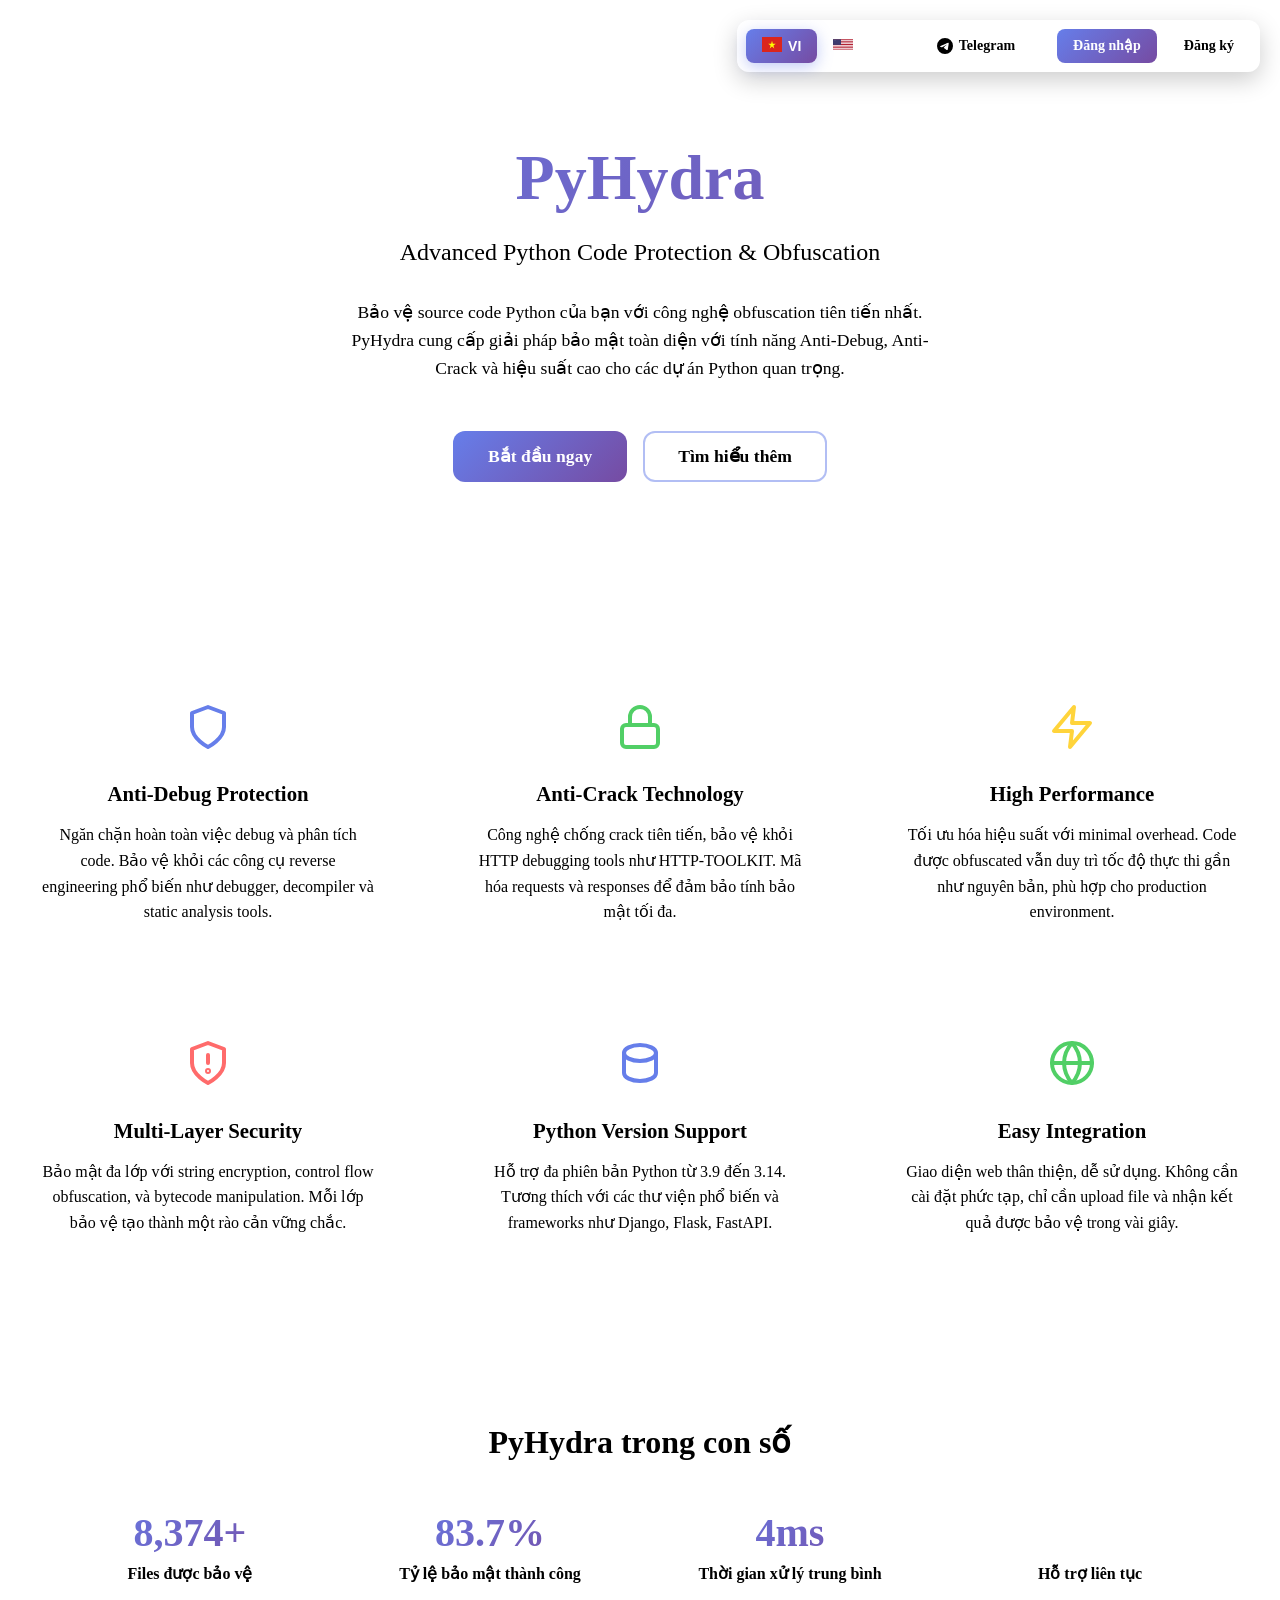
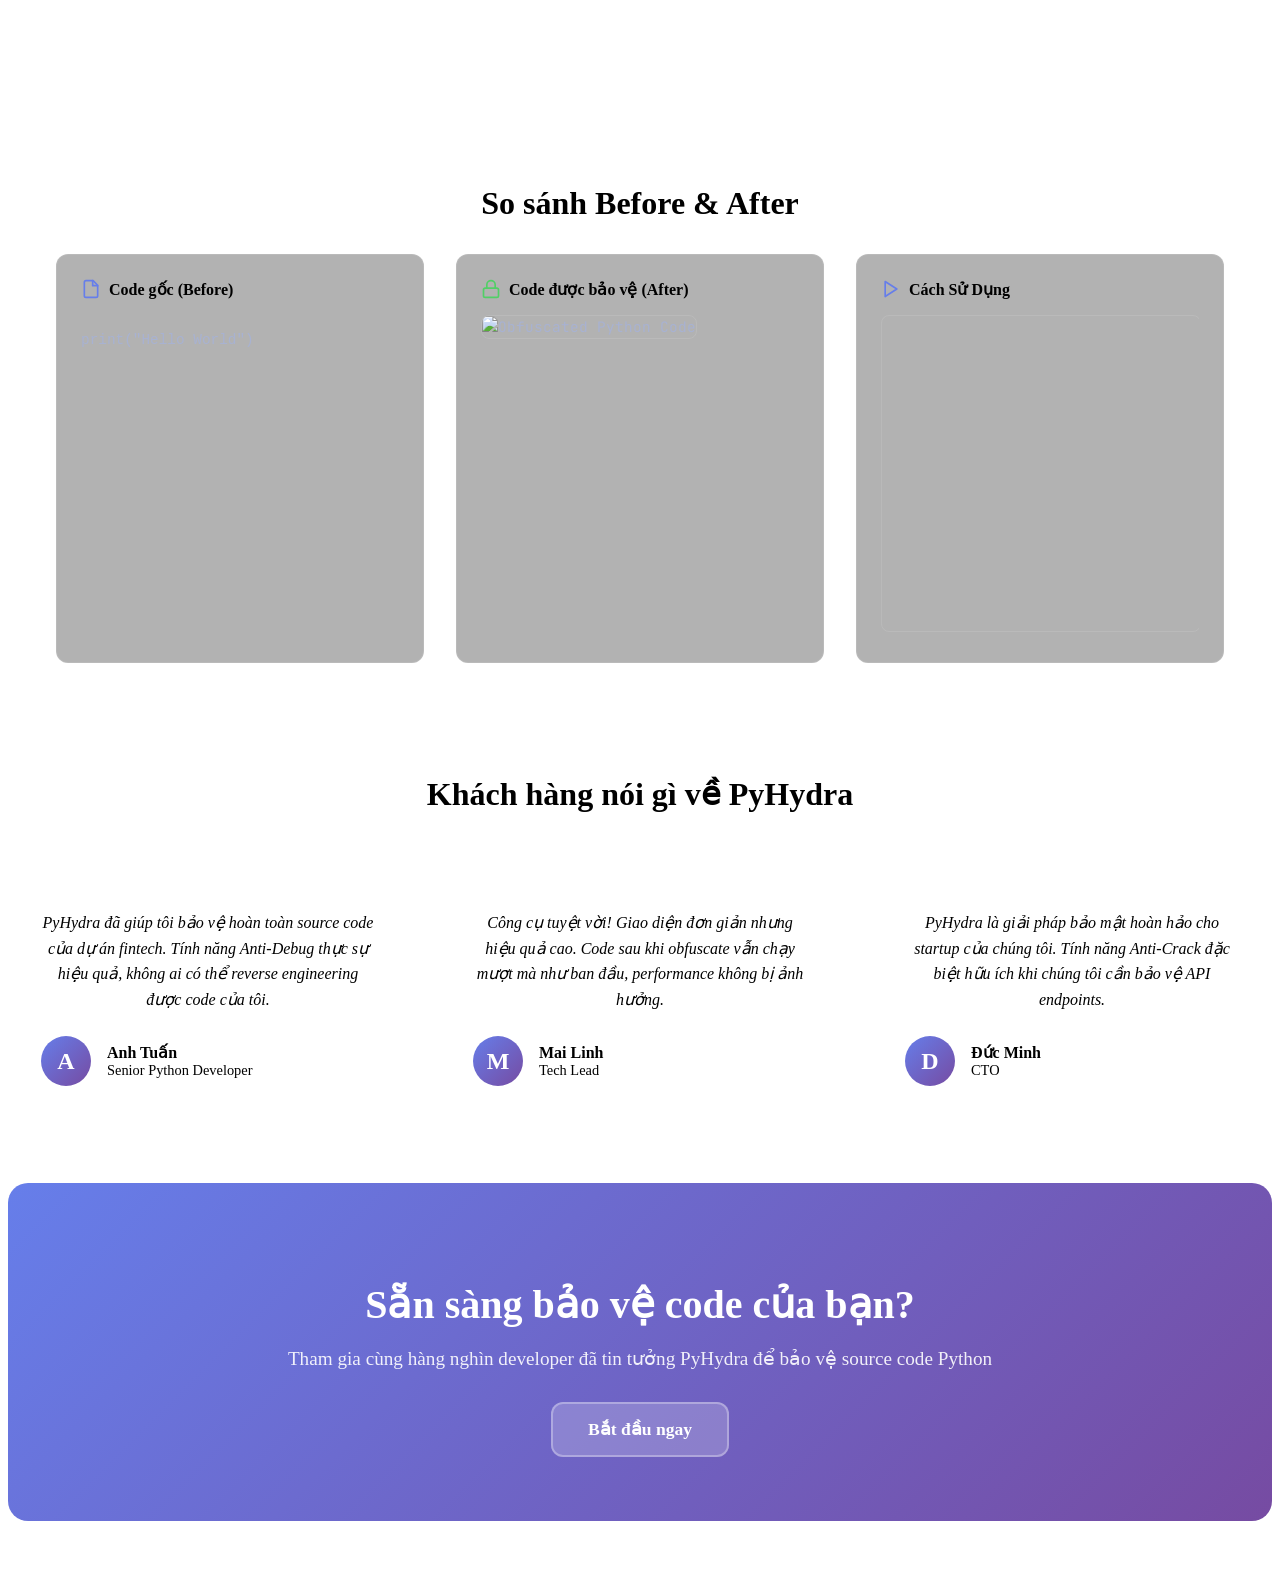
==== commit 30d46993: "Update index.html" ====
--- a/index.html
+++ b/index.html
@@ -1,10 +1,3 @@
-
-
-
-
-
-
-
 <!DOCTYPE html>
 <html lang="vi">
 <head>
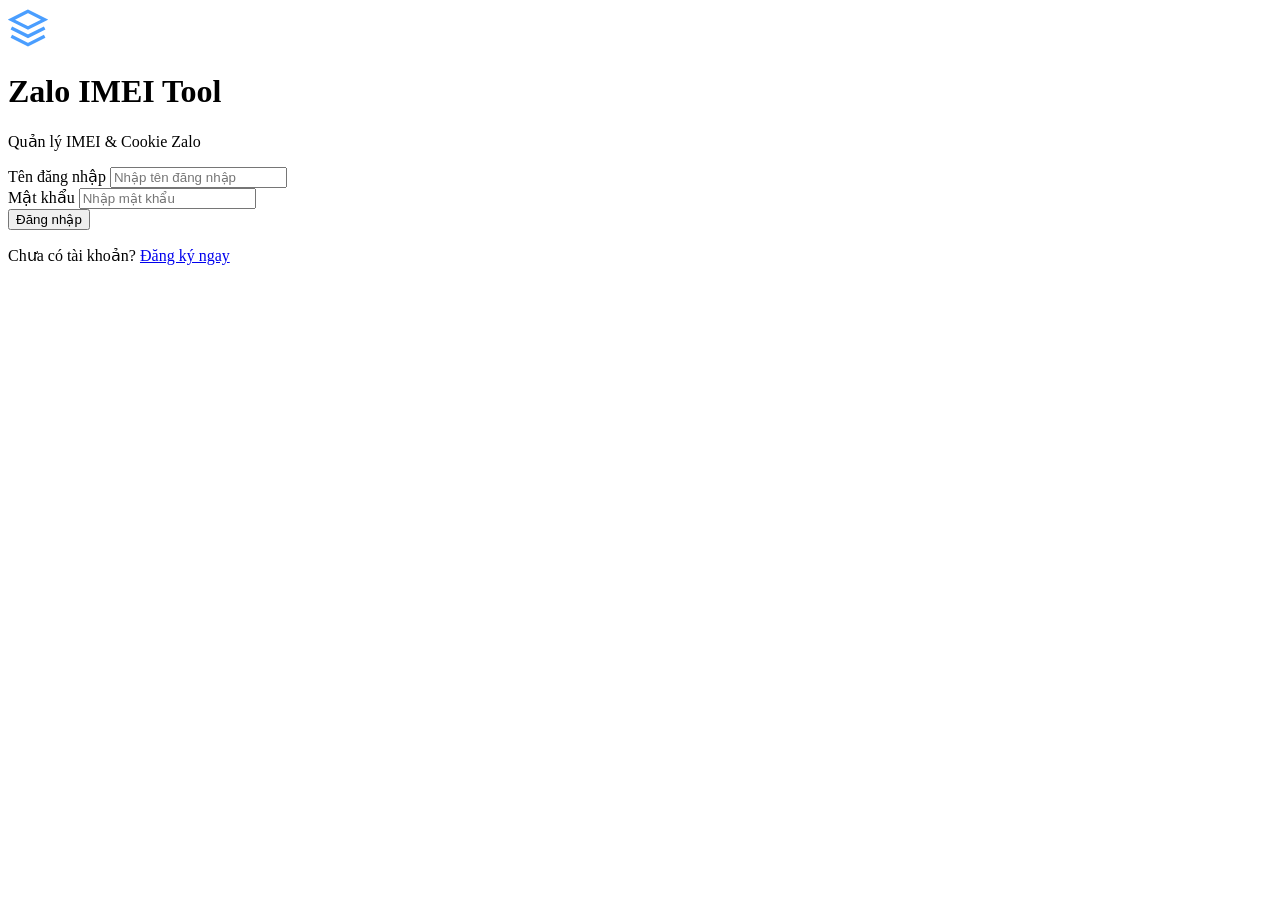
==== commit 5dd615e9: "Create index.html" ====
--- a/index.html
+++ b/index.html
@@ -3,1242 +3,64 @@
 <head>
     <meta charset="UTF-8">
     <meta name="viewport" content="width=device-width, initial-scale=1.0">
-    <meta name="description" content="PyHydra - Công cụ obfuscate Python mạnh mẽ và bảo mật. Bảo vệ source code Python với công nghệ tiên tiến, hỗ trợ Anti-Debug và Anti-Crack.">
-    <meta name="keywords" content="python obfuscator, code protection, pyhydra, python security, anti-debug, anti-crack, source code protection">
-    <meta name="author" content="Nguyễn Xuân Trịnh">
-    <meta name="robots" content="index, follow">
-    
-    <!-- Open Graph Meta Tags -->
-    <meta property="og:title" content="PyHydra - Advanced Python Code Obfuscator">
-    <meta property="og:description" content="Bảo vệ code Python của bạn với PyHydra - công cụ obfuscate mạnh mẽ nhất">
-    <meta property="og:type" content="website">
-    <meta property="og:image" content="https://raw.githubusercontent.com/nguyenxuantrinhnotpd/PyHydra/refs/heads/main/pyhydra.jpeg">
-    
-    <!-- Twitter Meta Tags -->
-    <meta name="twitter:card" content="summary_large_image">
-    <meta name="twitter:title" content="PyHydra - Python Code Protection">
-    <meta name="twitter:description" content="Advanced Python obfuscation with anti-debug and anti-crack features">
-    
-    <title>PyHydra - Advanced Python Code Obfuscator | Bảo vệ Source Code Python</title>
-    
-    <!-- Favicon -->
-    <link rel="icon" type="image/svg+xml" href="favicon.svg">
-    <link rel="alternate icon" href="https://raw.githubusercontent.com/nguyenxuantrinhnotpd/PyHydra/refs/heads/main/pyhydra.ico">
-    <link rel="apple-touch-icon" sizes="180x180" href="https://raw.githubusercontent.com/nguyenxuantrinhnotpd/PyHydra/refs/heads/main/pyhydra.jpeg">
-    
-    <!-- Google Fonts -->
-    <link href="https://fonts.googleapis.com/css2?family=Inter:wght@300;400;500;600;700;800&family=JetBrains+Mono:wght@400;500;600&display=swap" rel="stylesheet">
-    
-    <!-- Style -->
-    <link rel="stylesheet" href="https://proxy.nguyenxuantrinh.id.vn/pyhydra.css">
-    <link rel="stylesheet" href="assets/style.css">
-    
-    <style>
-        /* Navigation Bar */
-        .nav-bar {
-            position: fixed;
-            top: 20px;
-            right: 20px;
-            z-index: 1000;
-            display: flex;
-            align-items: center;
-            gap: 12px;
-            background: rgba(255, 255, 255, 0.1);
-            backdrop-filter: blur(10px);
-            border-radius: 12px;
-            padding: 8px;
-            box-shadow: 0 8px 25px rgba(0, 0, 0, 0.2);
-            border: 1px solid rgba(255, 255, 255, 0.1);
-        }
-        
-        .nav-divider {
-            width: 1px;
-            height: 30px;
-            background: rgba(255, 255, 255, 0.2);
-        }
-        
-        .language-switcher {
-            display: flex;
-        }
-        
-        .lang-btn {
-            padding: 8px 16px;
-            border: none;
-            background: transparent;
-            color: rgba(255, 255, 255, 0.7);
-            border-radius: 8px;
-            cursor: pointer;
-            transition: all 0.3s ease;
-            font-weight: 600;
-            font-size: 14px;
-            display: flex;
-            align-items: center;
-            gap: 6px;
-        }
-        
-        .lang-btn:hover {
-            background: rgba(255, 255, 255, 0.1);
-            color: white;
-            transform: translateY(-1px);
-        }
-        
-        .lang-btn.active {
-            background: linear-gradient(135deg, #667eea 0%, #764ba2 100%);
-            color: white;
-            box-shadow: 0 4px 15px rgba(102, 126, 234, 0.4);
-        }
-        
-        .auth-buttons {
-            display: flex;
-            gap: 10px;
-        }
-        
-        .auth-btn {
-            padding: 8px 16px;
-            background: transparent;
-            border: 1px solid rgba(255, 255, 255, 0.2);
-            border-radius: 8px;
-            color: var(--text-primary);
-            text-decoration: none;
-            font-weight: 600;
-            font-size: 14px;
-            transition: all 0.3s ease;
-        }
-        
-        .auth-btn:hover {
-            background: rgba(255, 255, 255, 0.1);
-            border-color: rgba(255, 255, 255, 0.3);
-            transform: translateY(-1px);
-        }
-        
-        .auth-btn.login {
-            background: linear-gradient(135deg, #667eea 0%, #764ba2 100%);
-            color: white;
-            border: none;
-        }
-        
-        .auth-btn.login:hover {
-            box-shadow: 0 4px 15px rgba(102, 126, 234, 0.4);
-        }
-        
-        .telegram-btn {
-            padding: 8px 16px;
-            background: transparent;
-            border: 1px solid rgba(255, 255, 255, 0.2);
-            border-radius: 8px;
-            color: var(--text-primary);
-            text-decoration: none;
-            font-weight: 600;
-            font-size: 14px;
-            transition: all 0.3s ease;
-            display: flex;
-            align-items: center;
-            gap: 6px;
-        }
-        
-        .telegram-btn:hover {
-            background: rgba(0, 136, 204, 0.2);
-            border-color: rgba(0, 136, 204, 0.5);
-            color: #0088cc;
-            transform: translateY(-1px);
-        }
-
-        .hero-section {
-            text-align: center;
-            padding: 80px 0 60px;
-            position: relative;
-            overflow: hidden;
-        }
-
-        .hero-title {
-            font-size: 4rem;
-            font-weight: 800;
-            background: linear-gradient(135deg, #667eea 0%, #764ba2 100%);
-            -webkit-background-clip: text;
-            -webkit-text-fill-color: transparent;
-            background-clip: text;
-            margin-bottom: 1rem;
-            animation: fadeInUp 1s ease-out;
-        }
-
-        .hero-subtitle {
-            font-size: 1.5rem;
-            color: var(--text-secondary);
-            margin-bottom: 2rem;
-            animation: fadeInUp 1s ease-out 0.2s both;
-        }
-
-        .hero-description {
-            font-size: 1.1rem;
-            color: var(--text-secondary);
-            max-width: 600px;
-            margin: 0 auto 3rem;
-            line-height: 1.6;
-            animation: fadeInUp 1s ease-out 0.4s both;
-        }
-
-        .cta-buttons {
-            display: flex;
-            gap: 1rem;
-            justify-content: center;
-            margin-bottom: 4rem;
-            animation: fadeInUp 1s ease-out 0.6s both;
-        }
-
-        .btn-primary-large {
-            background: linear-gradient(135deg, #667eea 0%, #764ba2 100%);
-            border: none;
-            color: white;
-            padding: 15px 35px;
-            border-radius: 12px;
-            font-size: 1.1rem;
-            font-weight: 600;
-            cursor: pointer;
-            transition: all 0.3s ease;
-            text-decoration: none;
-            display: inline-flex;
-            align-items: center;
-            gap: 10px;
-        }
-
-        .btn-secondary-large {
-            background: transparent;
-            border: 2px solid rgba(102, 126, 234, 0.5);
-            color: var(--text-primary);
-            padding: 13px 33px;
-            border-radius: 12px;
-            font-size: 1.1rem;
-            font-weight: 600;
-            cursor: pointer;
-            transition: all 0.3s ease;
-            text-decoration: none;
-            display: inline-flex;
-            align-items: center;
-            gap: 10px;
-        }
-
-        .btn-primary-large:hover {
-            transform: translateY(-3px);
-            box-shadow: 0 15px 35px rgba(102, 126, 234, 0.4);
-        }
-
-        .btn-secondary-large:hover {
-            background: rgba(102, 126, 234, 0.1);
-            border-color: rgba(102, 126, 234, 1);
-            transform: translateY(-3px);
-        }
-
-        .features-grid {
-            display: grid;
-            grid-template-columns: repeat(auto-fit, minmax(300px, 1fr));
-            gap: 2rem;
-            margin: 4rem 0;
-        }
-
-        .feature-card {
-            background: rgba(255, 255, 255, 0.03);
-            border: 1px solid rgba(255, 255, 255, 0.1);
-            border-radius: 16px;
-            padding: 2rem;
-            text-align: center;
-            transition: all 0.3s ease;
-            position: relative;
-            overflow: hidden;
-        }
-
-        .feature-card::before {
-            content: '';
-            position: absolute;
-            top: 0;
-            left: 0;
-            right: 0;
-            height: 4px;
-            background: linear-gradient(135deg, #667eea 0%, #764ba2 100%);
-            transform: scaleX(0);
-            transition: transform 0.3s ease;
-        }
-
-        .feature-card:hover {
-            transform: translateY(-10px);
-            background: rgba(255, 255, 255, 0.05);
-            box-shadow: 0 20px 40px rgba(0, 0, 0, 0.2);
-        }
-
-        .feature-card:hover::before {
-            transform: scaleX(1);
-        }
-
-        .feature-icon {
-            font-size: 3rem;
-            margin-bottom: 1rem;
-            display: block;
-        }
-
-        .feature-title {
-            font-size: 1.3rem;
-            font-weight: 700;
-            color: var(--text-primary);
-            margin-bottom: 1rem;
-        }
-
-        .feature-description {
-            color: var(--text-secondary);
-            line-height: 1.6;
-        }
-
-        .stats-section {
-            background: rgba(255, 255, 255, 0.02);
-            border-radius: 20px;
-            padding: 3rem;
-            margin: 4rem 0;
-            text-align: center;
-        }
-
-        .stats-grid {
-            display: grid;
-            grid-template-columns: repeat(auto-fit, minmax(200px, 1fr));
-            gap: 2rem;
-            margin-top: 2rem;
-        }
-
-        .stat-item {
-            padding: 1rem;
-        }
-
-        .stat-number {
-            font-size: 2.5rem;
-            font-weight: 800;
-            background: linear-gradient(135deg, #667eea 0%, #764ba2 100%);
-            -webkit-background-clip: text;
-            -webkit-text-fill-color: transparent;
-            background-clip: text;
-            display: block;
-        }
-
-        .stat-label {
-            color: var(--text-secondary);
-            font-weight: 600;
-            margin-top: 0.5rem;
-        }
-
-        .demo-section {
-            background: rgba(255, 255, 255, 0.02);
-            border-radius: 20px;
-            padding: 3rem;
-            margin: 4rem 0;
-        }
-
-        .demo-title {
-            text-align: center;
-            font-size: 2rem;
-            font-weight: 700;
-            margin-bottom: 2rem;
-            color: var(--text-primary);
-        }
-
-        .code-comparison {
-            display: grid;
-            grid-template-columns: repeat(auto-fit, minmax(300px, 1fr));
-            gap: 2rem;
-            margin-top: 2rem;
-        }
-
-        .code-block {
-            background: rgba(0, 0, 0, 0.3);
-            border-radius: 12px;
-            padding: 1.5rem;
-            border: 1px solid rgba(255, 255, 255, 0.1);
-        }
-
-        .code-header {
-            display: flex;
-            align-items: center;
-            gap: 10px;
-            margin-bottom: 1rem;
-            font-weight: 600;
-            color: var(--text-primary);
-        }
-
-        .code-content {
-            font-family: 'JetBrains Mono', monospace;
-            font-size: 0.9rem;
-            color: #a8b2d1;
-            line-height: 1.5;
-            overflow-x: auto;
-        }
-
-        .code-content iframe {
-            width: 100%;
-            height: 315px;
-            border-radius: 8px;
-            border: 1px solid rgba(255,255,255,0.1);
-        }
-
-        .testimonials-section {
-            margin: 4rem 0;
-            text-align: center;
-        }
-
-        .testimonials-title {
-            font-size: 2rem;
-            font-weight: 700;
-            margin-bottom: 3rem;
-            color: var(--text-primary);
-        }
-
-        .testimonials-grid {
-            display: grid;
-            grid-template-columns: repeat(auto-fit, minmax(300px, 1fr));
-            gap: 2rem;
-        }
-
-        .testimonial-card {
-            background: rgba(255, 255, 255, 0.03);
-            border: 1px solid rgba(255, 255, 255, 0.1);
-            border-radius: 16px;
-            padding: 2rem;
-            position: relative;
-            transition: all 0.3s ease;
-        }
-
-        .testimonial-card:hover {
-            transform: translateY(-5px);
-            background: rgba(255, 255, 255, 0.05);
-        }
-
-        .testimonial-content {
-            color: var(--text-secondary);
-            line-height: 1.6;
-            margin-bottom: 1.5rem;
-            font-style: italic;
-        }
-
-        .testimonial-author {
-            display: flex;
-            align-items: center;
-            gap: 1rem;
-        }
-
-        .author-avatar {
-            width: 50px;
-            height: 50px;
-            border-radius: 50%;
-            background: linear-gradient(135deg, #667eea 0%, #764ba2 100%);
-            display: flex;
-            align-items: center;
-            justify-content: center;
-            font-size: 1.5rem;
-            color: white;
-            font-weight: 700;
-        }
-
-        .author-info {
-            text-align: left;
-        }
-
-        .author-name {
-            font-weight: 600;
-            color: var(--text-primary);
-        }
-
-        .author-role {
-            color: var(--text-secondary);
-            font-size: 0.9rem;
-        }
-
-        .footer-cta {
-            background: linear-gradient(135deg, #667eea 0%, #764ba2 100%);
-            border-radius: 20px;
-            padding: 4rem 2rem;
-            text-align: center;
-            margin: 4rem 0;
-            color: white;
-        }
-
-        .footer-cta-title {
-            font-size: 2.5rem;
-            font-weight: 800;
-            margin-bottom: 1rem;
-        }
-
-        .footer-cta-subtitle {
-            font-size: 1.2rem;
-            opacity: 0.9;
-            margin-bottom: 2rem;
-        }
-
-        .footer-cta-button {
-            background: rgba(255, 255, 255, 0.2);
-            border: 2px solid rgba(255, 255, 255, 0.3);
-            color: white;
-            padding: 15px 35px;
-            border-radius: 12px;
-            font-size: 1.1rem;
-            font-weight: 600;
-            cursor: pointer;
-            transition: all 0.3s ease;
-            text-decoration: none;
-            display: inline-flex;
-            align-items: center;
-            gap: 10px;
-        }
-
-        .footer-cta-button:hover {
-            background: rgba(255, 255, 255, 0.3);
-            transform: translateY(-3px);
-            box-shadow: 0 15px 35px rgba(0, 0, 0, 0.3);
-        }
-
-        @keyframes fadeInUp {
-            from {
-                opacity: 0;
-                transform: translateY(30px);
-            }
-            to {
-                opacity: 1;
-                transform: translateY(0);
-            }
-        }
-
-        @keyframes float {
-            0%, 100% { transform: translateY(0px); }
-            50% { transform: translateY(-20px); }
-        }
-
-        .floating-element {
-            animation: float 6s ease-in-out infinite;
-        }
-
-        @media (max-width: 768px) {
-            .hero-title {
-                font-size: 2.5rem;
-            }
-            
-            .hero-subtitle {
-                font-size: 1.2rem;
-            }
-            
-            .cta-buttons {
-                flex-direction: column;
-                align-items: center;
-            }
-            
-            .code-comparison {
-                grid-template-columns: 1fr;
-            }
-            
-            .footer-cta-title {
-                font-size: 2rem;
-            }
-
-            .language-switcher {
-                top: 10px;
-                right: 10px;
-                padding: 6px;
-            }
-            
-            .lang-btn {
-                padding: 6px 12px;
-                font-size: 13px;
-            }
-        }
-        /* Telegram Contact Button */
-        .telegram-contact {
-            position: fixed;
-            left: 20px;
-            top: 20px;
-            z-index: 1000;
-            display: flex;
-            align-items: center;
-            gap: 10px;
-            background: linear-gradient(135deg, #0088cc 0%, #229ed9 100%);
-            color: white;
-            padding: 12px 20px;
-            border-radius: 50px;
-            text-decoration: none;
-            font-weight: 600;
-            font-size: 14px;
-            box-shadow: 0 8px 25px rgba(0, 136, 204, 0.3);
-            backdrop-filter: blur(10px);
-            border: 1px solid rgba(255, 255, 255, 0.1);
-            transition: all 0.3s ease;
-        }
-
-        .telegram-contact:hover {
-            transform: translateY(-3px);
-            box-shadow: 0 12px 35px rgba(0, 136, 204, 0.4);
-            background: linear-gradient(135deg, #229ed9 0%, #0088cc 100%);
-            color: white;
-            text-decoration: none;
-        }
-
-        .telegram-contact:active {
-            transform: translateY(-1px);
-        }
-
-        .telegram-icon {
-            width: 24px;
-            height: 24px;
-            display: flex;
-            align-items: center;
-            justify-content: center;
-            background: rgba(255, 255, 255, 0.2);
-            border-radius: 50%;
-            font-size: 16px;
-        }
-
-        .telegram-pulse {
-            position: absolute;
-            top: 0;
-            left: 0;
-            right: 0;
-            bottom: 0;
-            border-radius: 50px;
-            background: rgba(0, 136, 204, 0.3);
-            animation: pulse 2s infinite;
-            pointer-events: none;
-        }
-
-        @keyframes pulse {
-            0% {
-                transform: scale(1);
-                opacity: 1;
-            }
-            70% {
-                transform: scale(1.05);
-                opacity: 0.7;
-            }
-            100% {
-                transform: scale(1.1);
-                opacity: 0;
-            }
-        }
-        
-        @media (max-width: 768px) {
-            .language-switcher {
-                top: 10px;
-                right: 10px;
-                padding: 6px;
-            }
-            
-            .lang-btn {
-                padding: 6px 12px;
-                font-size: 13px;
-            }
-
-            .telegram-contact {
-                left: 10px;
-                top: 10px;
-                padding: 10px 16px;
-                font-size: 13px;
-            }
-
-            .telegram-icon {
-                width: 20px;
-                height: 20px;
-                font-size: 14px;
-            }
-        }
-
-        @media (max-width: 480px) {
-            .telegram-contact .telegram-text {
-                display: none;
-            }
-        }
-    </style>
+    <title>Zalo IMEI Cookie - Login</title>
+    <link rel="stylesheet" href="style.css">
+    <link href="https://fonts.googleapis.com/css2?family=Inter:wght@300;400;500;600;700&display=swap" rel="stylesheet">
 </head>
 <body>
-    <!-- Navigation Bar -->
-    <div class="nav-bar">
-        <!-- Language Switcher -->
-        <div class="language-switcher">
-            <button class="lang-btn active" data-lang="vi">
-                <span class="lang-icon">
-                    <svg xmlns="http://www.w3.org/2000/svg" width="20" height="15" viewBox="0 0 640 480">
-                        <rect width="640" height="480" fill="#da251d"/>
-                        <polygon fill="#ff0" points="320,120 347,215 440,215 365,270 392,365 320,305 248,365 275,270 200,215 293,215"/>
+    <div class="login-container">
+        <div class="login-card">
+            <!-- Header với hiệu ứng -->
+            <div class="login-header">
+                <div class="icon-wrapper">
+                    <svg width="40" height="40" viewBox="0 0 24 24" fill="none" stroke="#4A9EFF" stroke-width="2">
+                        <path d="M12 2L2 7l10 5 10-5-10-5z"/>
+                        <path d="M2 17l10 5 10-5"/>
+                        <path d="M2 12l10 5 10-5"/>
                     </svg>
-                </span>
-                <span>VI</span>
-            </button>
-            <button class="lang-btn" data-lang="en">
-                <span class="lang-icon">
-                    <svg xmlns="http://www.w3.org/2000/svg" width="20" height="15" viewBox="0 0 7410 3900">
-                        <rect width="7410" height="3900" fill="#b22234"/>
-                        <g fill="#fff">
-                            <path d="M0 300h7410v300H0zm0 600h7410v300H0zm0 600h7410v300H0zm0 600h7410v300H0zm0 600h7410v300H0zm0 600h7410v300H0zm0 600h7410v300H0z"/>
-                        </g>
-                        <rect width="2964" height="2100" fill="#3c3b6e"/>
-                        <g fill="#fff">
-                            <g id="s">
-                                <polygon points="247,90 263,144 321,144 275,180 291,234 247,198 203,234 219,180 173,144 231,144"/>
-                            </g>
-                            <use xlink:href="#s" x="0" y="0"/>
-                            <use xlink:href="#s" x="247" y="180"/>
-                            <use xlink:href="#s" x="494" y="0"/>
-                            <use xlink:href="#s" x="741" y="180"/>
-                        </g>
-                    </svg>
-                </span>
-                <span>EN</span>
-            </button>
+                </div>
+                <h1>Zalo IMEI Tool</h1>
+                <p class="subtitle">Quản lý IMEI & Cookie Zalo</p>
+            </div>
+
+            <!-- Form Đăng nhập -->
+            <form id="loginForm" class="login-form">
+                <div class="form-group">
+                    <label>Tên đăng nhập</label>
+                    <input type="text" id="username" placeholder="Nhập tên đăng nhập" required>
+                </div>
+                <div class="form-group">
+                    <label>Mật khẩu</label>
+                    <input type="password" id="password" placeholder="Nhập mật khẩu" required>
+                </div>
+                <button type="submit" class="btn-login">Đăng nhập</button>
+            </form>
+
+            <!-- Đăng ký -->
+            <div class="register-section">
+                <p>Chưa có tài khoản? <a href="#" id="showRegister">Đăng ký ngay</a></p>
+            </div>
+
+            <!-- Form Đăng ký (ẩn) -->
+            <form id="registerForm" class="register-form" style="display: none;">
+                <div class="form-group">
+                    <label>Tên đăng nhập</label>
+                    <input type="text" id="regUsername" placeholder="Chọn tên đăng nhập" required>
+                </div>
+                <div class="form-group">
+                    <label>Mật khẩu</label>
+                    <input type="password" id="regPassword" placeholder="Tạo mật khẩu" required>
+                </div>
+                <div class="form-group">
+                    <label>Xác nhận mật khẩu</label>
+                    <input type="password" id="regConfirmPassword" placeholder="Nhập lại mật khẩu" required>
+                </div>
+                <button type="submit" class="btn-register">Đăng ký</button>
+                <p class="back-to-login"><a href="#" id="showLogin">← Quay lại đăng nhập</a></p>
+            </form>
         </div>
-        
-        <div class="nav-divider"></div>
-        
-        <!-- Telegram Button -->
-        <a href="https://t.me/CalceIsMe" class="telegram-btn" target="_blank" rel="noopener noreferrer">
-            <svg width="16" height="16" viewBox="0 0 24 24" fill="currentColor">
-                <path d="M11.944 0A12 12 0 0 0 0 12a12 12 0 0 0 12 12 12 12 0 0 0 12-12A12 12 0 0 0 12 0a12 12 0 0 0-.056 0zm4.962 7.224c.1-.002.321.023.465.14a.506.506 0 0 1 .171.325c.016.093.036.306.02.472-.18 1.898-.962 6.502-1.36 8.627-.168.9-.499 1.201-.82 1.23-.696.065-1.225-.46-1.9-.902-1.056-.693-1.653-1.124-2.678-1.8-1.185-.78-.417-1.21.258-1.91.177-.184 3.247-2.977 3.307-3.23.007-.032.014-.15-.056-.212s-.174-.041-.249-.024c-.106.024-1.793 1.14-5.061 3.345-.48.33-.913.49-1.302.48-.428-.008-1.252-.241-1.865-.44-.752-.245-1.349-.374-1.297-.789.027-.216.325-.437.893-.663 3.498-1.524 5.83-2.529 6.998-3.014 3.332-1.386 4.025-1.627 4.476-1.635z"/>
-            </svg>
-            <span data-key="telegram">Telegram</span>
-        </a>
-        
-        <div class="nav-divider"></div>
-        
-        <!-- Auth Buttons -->
-        <div class="auth-buttons">
-                            <a href="login.php" class="auth-btn login" data-key="login">Đăng nhập</a>
-                <a href="register.php" class="auth-btn" data-key="register">Đăng ký</a>
-                    </div>
     </div>
 
-    <div class="bg-animation">
-        <div class="floating-shape"></div>
-        <div class="floating-shape"></div>
-        <div class="floating-shape"></div>
-    </div>
-    
-    <div class="container">
-        <!-- Hero Section -->
-        <section class="hero-section">
-            <div class="floating-element">
-                <h1 class="hero-title" data-key="hero_title">PyHydra</h1>
-            </div>
-            <p class="hero-subtitle" data-key="hero_subtitle">Advanced Python Code Protection & Obfuscation</p>
-            <p class="hero-description" data-key="hero_description">
-                Bảo vệ source code Python của bạn với công nghệ obfuscation tiên tiến nhất. 
-                PyHydra cung cấp giải pháp bảo mật toàn diện với tính năng Anti-Debug, Anti-Crack 
-                và hiệu suất cao cho các dự án Python quan trọng.
-            </p>
-            <div class="cta-buttons">
-                                    <a href="login.php" class="btn-primary-large" data-key="cta_start" style="display: inline-flex; align-items: center; gap: 10px;">
-                        <svg xmlns="http://www.w3.org/2000/svg" width="20" height="20" viewBox="0 0 24 24" fill="none" stroke="white" stroke-width="2" stroke-linecap="round" stroke-linejoin="round"><path d="M4.5 16.5c-1.5 1.26-2 5-2 5s3.74-.5 5-2c.71-.84.7-2.13-.09-2.91a2.18 2.18 0 0 0-2.91-.09z"/><path d="m12 15-3-3a22 22 0 0 1 2-3.95A12.88 12.88 0 0 1 22 2c0 2.72-.78 7.5-6 11a22.35 22.35 0 0 1-4 2z"/><path d="M9 12H4s.55-3.03 2-4c1.62-1.08 5 0 5 0"/><path d="M12 15v5s3.03-.55 4-2c1.08-1.62 0-5 0-5"/></svg>                        <span>Bắt đầu ngay</span>
-                    </a>
-                    <a href="#features" class="btn-secondary-large" data-key="cta_learn" style="display: inline-flex; align-items: center; gap: 10px;">
-                        <svg xmlns="http://www.w3.org/2000/svg" width="20" height="20" viewBox="0 0 24 24" fill="none" stroke="currentColor" stroke-width="2" stroke-linecap="round" stroke-linejoin="round"><path d="M14.5 2H6a2 2 0 0 0-2 2v16a2 2 0 0 0 2 2h12a2 2 0 0 0 2-2V7.5L14.5 2z"/><polyline points="14 2 14 8 20 8"/></svg>                        <span>Tìm hiểu thêm</span>
-                    </a>
-                            </div>
-        </section>
-
-        <!-- Features Section -->
-        <section id="features" class="features-section">
-            <div class="features-grid">
-                <div class="feature-card">
-                    <span class="feature-icon"><svg xmlns="http://www.w3.org/2000/svg" width="48" height="48" viewBox="0 0 24 24" fill="none" stroke="#667eea" stroke-width="2" stroke-linecap="round" stroke-linejoin="round"><path d="M12 22s8-4 8-10V5l-8-3-8 3v7c0 6 8 10 8 10z"/></svg></span>
-                    <h3 class="feature-title" data-key="feature1_title">Anti-Debug Protection</h3>
-                    <p class="feature-description" data-key="feature1_desc">
-                        Ngăn chặn hoàn toàn việc debug và phân tích code. Bảo vệ khỏi các công cụ 
-                        reverse engineering phổ biến như debugger, decompiler và static analysis tools.
-                    </p>
-                </div>
-                <div class="feature-card">
-                    <span class="feature-icon"><svg xmlns="http://www.w3.org/2000/svg" width="48" height="48" viewBox="0 0 24 24" fill="none" stroke="#51cf66" stroke-width="2" stroke-linecap="round" stroke-linejoin="round"><rect x="3" y="11" width="18" height="11" rx="2" ry="2"/><path d="M7 11V7a5 5 0 0 1 10 0v4"/></svg></span>
-                    <h3 class="feature-title" data-key="feature2_title">Anti-Crack Technology</h3>
-                    <p class="feature-description" data-key="feature2_desc">
-                        Công nghệ chống crack tiên tiến, bảo vệ khỏi HTTP debugging tools như HTTP-TOOLKIT. 
-                        Mã hóa requests và responses để đảm bảo tính bảo mật tối đa.
-                    </p>
-                </div>
-                <div class="feature-card">
-                    <span class="feature-icon"><svg xmlns="http://www.w3.org/2000/svg" width="48" height="48" viewBox="0 0 24 24" fill="none" stroke="#ffd43b" stroke-width="2" stroke-linecap="round" stroke-linejoin="round"><polygon points="13 2 3 14 12 14 11 22 21 10 12 10 13 2"/></svg></span>
-                    <h3 class="feature-title" data-key="feature3_title">High Performance</h3>
-                    <p class="feature-description" data-key="feature3_desc">
-                        Tối ưu hóa hiệu suất với minimal overhead. Code được obfuscated vẫn duy trì 
-                        tốc độ thực thi gần như nguyên bản, phù hợp cho production environment.
-                    </p>
-                </div>
-                <div class="feature-card">
-                    <span class="feature-icon"><svg xmlns="http://www.w3.org/2000/svg" width="48" height="48" viewBox="0 0 24 24" fill="none" stroke="#ff6b6b" stroke-width="2" stroke-linecap="round" stroke-linejoin="round"><path d="M12 22s8-4 8-10V5l-8-3-8 3v7c0 6 8 10 8 10z"/><path d="M12 8v4"/><circle cx="12" cy="16" r="0.5"/></svg></span>
-                    <h3 class="feature-title" data-key="feature4_title">Multi-Layer Security</h3>
-                    <p class="feature-description" data-key="feature4_desc">
-                        Bảo mật đa lớp với string encryption, control flow obfuscation, và bytecode 
-                        manipulation. Mỗi lớp bảo vệ tạo thành một rào cản vững chắc.
-                    </p>
-                </div>
-                <div class="feature-card">
-                    <span class="feature-icon"><svg xmlns="http://www.w3.org/2000/svg" width="48" height="48" viewBox="0 0 24 24" fill="none" stroke="#667eea" stroke-width="2" stroke-linecap="round" stroke-linejoin="round"><path d="M12 3C7.58 3 4 4.79 4 7v10c0 2.21 3.58 4 8 4s8-1.79 8-4V7c0-2.21-3.58-4-8-4z"/><path d="M4 7c0 2.21 3.58 4 8 4s8-1.79 8-4"/></svg></span>
-                    <h3 class="feature-title" data-key="feature5_title">Python Version Support</h3>
-                    <p class="feature-description" data-key="feature5_desc">
-                        Hỗ trợ đa phiên bản Python từ 3.9 đến 3.14. Tương thích với các thư viện 
-                        phổ biến và frameworks như Django, Flask, FastAPI.
-                    </p>
-                </div>
-                <div class="feature-card">
-                    <span class="feature-icon"><svg xmlns="http://www.w3.org/2000/svg" width="48" height="48" viewBox="0 0 24 24" fill="none" stroke="#51cf66" stroke-width="2" stroke-linecap="round" stroke-linejoin="round"><circle cx="12" cy="12" r="10"/><line x1="2" y1="12" x2="22" y2="12"/><path d="M12 2a15.3 15.3 0 0 1 4 10 15.3 15.3 0 0 1-4 10 15.3 15.3 0 0 1-4-10 15.3 15.3 0 0 1 4-10z"/></svg></span>
-                    <h3 class="feature-title" data-key="feature6_title">Easy Integration</h3>
-                    <p class="feature-description" data-key="feature6_desc">
-                        Giao diện web thân thiện, dễ sử dụng. Không cần cài đặt phức tạp, chỉ cần 
-                        upload file và nhận kết quả được bảo vệ trong vài giây.
-                    </p>
-                </div>
-            </div>
-        </section>
-
-        <!-- Stats Section -->
-        <section class="stats-section">
-            <h2 class="demo-title" data-key="stats_title">PyHydra trong con số</h2>
-            <div class="stats-grid">
-                <div class="stat-item">
-                    <span class="stat-number" data-key="stat1_number">10,000+</span>
-                    <div class="stat-label" data-key="stat1_label">Files được bảo vệ</div>
-                </div>
-                <div class="stat-item">
-                    <span class="stat-number" data-key="stat2_number">99.9%</span>
-                    <div class="stat-label" data-key="stat2_label">Tỷ lệ bảo mật thành công</div>
-                </div>
-                <div class="stat-item">
-                    <span class="stat-number" data-key="stat3_number">5ms</span>
-                    <div class="stat-label" data-key="stat3_label">Thời gian xử lý trung bình</div>
-                </div>
-                <div class="stat-item">
-                    <span class="stat-number" data-key="stat4_number">24/7</span>
-                    <div class="stat-label" data-key="stat4_label">Hỗ trợ liên tục</div>
-                </div>
-            </div>
-        </section>
-
-        <!-- Demo Section -->
-        <section class="demo-section">
-            <h2 class="demo-title" data-key="demo_title">So sánh Before & After</h2>
-            <div class="code-comparison">
-                <div class="code-block">
-                    <div class="code-header" style="display: flex; align-items: center; gap: 8px;">
-                        <svg xmlns="http://www.w3.org/2000/svg" width="20" height="20" viewBox="0 0 24 24" fill="none" stroke="#667eea" stroke-width="2" stroke-linecap="round" stroke-linejoin="round"><path d="M14.5 2H6a2 2 0 0 0-2 2v16a2 2 0 0 0 2 2h12a2 2 0 0 0 2-2V7.5L14.5 2z"/><polyline points="14 2 14 8 20 8"/></svg>                        <span data-key="demo_before">Code gốc (Before)</span>
-                    </div>
-                    <div class="code-content">
-<pre>print("Hello World")</pre>
-                    </div>
-                </div>
-                <div class="code-block">
-                    <div class="code-header" style="display: flex; align-items: center; gap: 8px;">
-                        <svg xmlns="http://www.w3.org/2000/svg" width="20" height="20" viewBox="0 0 24 24" fill="none" stroke="#51cf66" stroke-width="2" stroke-linecap="round" stroke-linejoin="round"><rect x="3" y="11" width="18" height="11" rx="2" ry="2"/><path d="M7 11V7a5 5 0 0 1 10 0v4"/></svg>                        <span data-key="demo_after">Code được bảo vệ (After)</span>
-                    </div>
-                    <div class="code-content">
-                        <img src="https://raw.githubusercontent.com/nguyenxuantrinhnotpd/PyHydra/refs/heads/main/demo-obfuscated.png" 
-                             alt="Obfuscated Python Code" 
-                             style="width: 100%; height: auto; border-radius: 8px; border: 1px solid rgba(255,255,255,0.1);">
-                    </div>
-                </div>
-                <div class="code-block">
-                    <div class="code-header" style="display: flex; align-items: center; gap: 8px;">
-                        <svg xmlns="http://www.w3.org/2000/svg" width="20" height="20" viewBox="0 0 24 24" fill="none" stroke="#667eea" stroke-width="2" stroke-linecap="round" stroke-linejoin="round"><polygon points="5 3 19 12 5 21 5 3"/></svg>                        <span data-key="demo">Cách Sử Dụng</span>
-                    </div>
-                    <div class="code-content">
-                        <iframe width="100%" height="315" 
-                            src="https://www.youtube.com/embed/ty2XckMdnZA" 
-                            title="PyHydra" 
-                            frameborder="0" 
-                            allow="accelerometer; autoplay; clipboard-write; encrypted-media; gyroscope; picture-in-picture; web-share" 
-                            allowfullscreen
-                            style="border-radius: 8px; border: 1px solid rgba(255,255,255,0.1);">
-                        </iframe>
-                    </div>
-                </div>
-            </div>
-        </section>
-
-        <!-- Testimonials Section -->
-        <section class="testimonials-section">
-            <h2 class="testimonials-title" data-key="testimonials_title">Khách hàng nói gì về PyHydra</h2>
-            <div class="testimonials-grid">
-                <div class="testimonial-card">
-                    <p class="testimonial-content" data-key="testimonial1_content">
-                        "PyHydra đã giúp tôi bảo vệ hoàn toàn source code của dự án fintech. 
-                        Tính năng Anti-Debug thực sự hiệu quả, không ai có thể reverse engineering được code của tôi."
-                    </p>
-                    <div class="testimonial-author">
-                        <div class="author-avatar">A</div>
-                        <div class="author-info">
-                            <div class="author-name" data-key="author1_name">Anh Tuấn</div>
-                            <div class="author-role" data-key="author1_role">Senior Python Developer</div>
-                        </div>
-                    </div>
-                </div>
-                <div class="testimonial-card">
-                    <p class="testimonial-content" data-key="testimonial2_content">
-                        "Công cụ tuyệt vời! Giao diện đơn giản nhưng hiệu quả cao. 
-                        Code sau khi obfuscate vẫn chạy mượt mà như ban đầu, performance không bị ảnh hưởng."
-                    </p>
-                    <div class="testimonial-author">
-                        <div class="author-avatar">M</div>
-                        <div class="author-info">
-                            <div class="author-name" data-key="author2_name">Mai Linh</div>
-                            <div class="author-role" data-key="author2_role">Tech Lead</div>
-                        </div>
-                    </div>
-                </div>
-                <div class="testimonial-card">
-                    <p class="testimonial-content" data-key="testimonial3_content">
-                        "PyHydra là giải pháp bảo mật hoàn hảo cho startup của chúng tôi. 
-                        Tính năng Anti-Crack đặc biệt hữu ích khi chúng tôi cần bảo vệ API endpoints."
-                    </p>
-                    <div class="testimonial-author">
-                        <div class="author-avatar">D</div>
-                        <div class="author-info">
-                            <div class="author-name" data-key="author3_name">Đức Minh</div>
-                            <div class="author-role" data-key="author3_role">CTO</div>
-                        </div>
-                    </div>
-                </div>
-            </div>
-        </section>
-
-        <!-- Footer CTA -->
-        <section class="footer-cta">
-            <h2 class="footer-cta-title" data-key="footer_title">Sẵn sàng bảo vệ code của bạn?</h2>
-            <p class="footer-cta-subtitle" data-key="footer_subtitle">
-                Tham gia cùng hàng nghìn developer đã tin tưởng PyHydra để bảo vệ source code Python
-            </p>
-            <a href="login.php" class="footer-cta-button" data-key="footer_button" style="display: inline-flex; align-items: center; gap: 10px;">
-                <svg xmlns="http://www.w3.org/2000/svg" width="20" height="20" viewBox="0 0 24 24" fill="none" stroke="white" stroke-width="2" stroke-linecap="round" stroke-linejoin="round"><path d="M4.5 16.5c-1.5 1.26-2 5-2 5s3.74-.5 5-2c.71-.84.7-2.13-.09-2.91a2.18 2.18 0 0 0-2.91-.09z"/><path d="m12 15-3-3a22 22 0 0 1 2-3.95A12.88 12.88 0 0 1 22 2c0 2.72-.78 7.5-6 11a22.35 22.35 0 0 1-4 2z"/><path d="M9 12H4s.55-3.03 2-4c1.62-1.08 5 0 5 0"/><path d="M12 15v5s3.03-.55 4-2c1.08-1.62 0-5 0-5"/></svg>                <span>Bắt đầu ngay</span>
-            </a>
-        </section>
-    </div>
-
-    <script>
-        // Translation data
-        const translations = {
-            vi: {
-                hero_title: "PyHydra",
-                hero_subtitle: "Advanced Python Code Protection & Obfuscation",
-                hero_description: "Bảo vệ source code Python của bạn với công nghệ obfuscation tiên tiến nhất. PyHydra cung cấp giải pháp bảo mật toàn diện với tính năng Anti-Debug, Anti-Crack và hiệu suất cao cho các dự án Python quan trọng.",
-                cta_start: "Bắt đầu ngay",
-                cta_learn: "Tìm hiểu thêm",
-                feature1_title: "Anti-Debug Protection",
-                feature1_desc: "Ngăn chặn hoàn toàn việc debug và phân tích code. Bảo vệ khỏi các công cụ reverse engineering phổ biến như debugger, decompiler và static analysis tools.",
-                feature2_title: "Anti-Crack Technology", 
-                feature2_desc: "Công nghệ chống crack tiên tiến, bảo vệ khỏi HTTP debugging tools như HTTP-TOOLKIT. Mã hóa requests và responses để đảm bảo tính bảo mật tối đa.",
-                feature3_title: "High Performance",
-                feature3_desc: "Tối ưu hóa hiệu suất với minimal overhead. Code được obfuscated vẫn duy trì tốc độ thực thi gần như nguyên bản, phù hợp cho production environment.",
-                feature4_title: "Multi-Layer Security",
-                feature4_desc: "Bảo mật đa lớp với string encryption, control flow obfuscation, và bytecode manipulation. Mỗi lớp bảo vệ tạo thành một rào cản vững chắc.",
-                feature5_title: "Python Version Support",
-                feature5_desc: "Hỗ trợ đa phiên bản Python từ 3.9 đến 3.14. Tương thích với các thư viện phổ biến và frameworks như Django, Flask, FastAPI.",
-                feature6_title: "Easy Integration",
-                feature6_desc: "Giao diện web thân thiện, dễ sử dụng. Không cần cài đặt phức tạp, chỉ cần upload file và nhận kết quả được bảo vệ trong vài giây.",
-                stats_title: "PyHydra trong con số",
-                stat1_number: "10,000+",
-                stat1_label: "Files được bảo vệ",
-                stat2_number: "99.9%",
-                stat2_label: "Tỷ lệ bảo mật thành công",
-                stat3_number: "5ms",
-                stat3_label: "Thời gian xử lý trung bình",
-                stat4_number: "24/7",
-                stat4_label: "Hỗ trợ liên tục",
-                demo_title: "So sánh Before & After",
-                demo_before: "Code gốc (Before)",
-                demo_after: "Code được bảo vệ (After)",
-                demo: "Cách Sử Dụng",
-                testimonials_title: "Khách hàng nói gì về PyHydra",
-                testimonial1_content: "PyHydra đã giúp tôi bảo vệ hoàn toàn source code của dự án fintech. Tính năng Anti-Debug thực sự hiệu quả, không ai có thể reverse engineering được code của tôi.",
-                author1_name: "Anh Tuấn",
-                author1_role: "Senior Python Developer",
-                testimonial2_content: "Công cụ tuyệt vời! Giao diện đơn giản nhưng hiệu quả cao. Code sau khi obfuscate vẫn chạy mượt mà như ban đầu, performance không bị ảnh hưởng.",
-                author2_name: "Mai Linh", 
-                author2_role: "Tech Lead",
-                testimonial3_content: "PyHydra là giải pháp bảo mật hoàn hảo cho startup của chúng tôi. Tính năng Anti-Crack đặc biệt hữu ích khi chúng tôi cần bảo vệ API endpoints.",
-                author3_name: "Đức Minh",
-                author3_role: "CTO",
-                footer_title: "Sẵn sàng bảo vệ code của bạn?",
-                footer_subtitle: "Tham gia cùng hàng nghìn developer đã tin tưởng PyHydra để bảo vệ source code Python",
-                footer_button: "Bắt đầu ngay",
-                contact_telegram: "Contact Telegram",
-                login: "Đăng nhập",
-                register: "Đăng ký"
-            },
-            en: {
-                hero_title: "PyHydra",
-                hero_subtitle: "Advanced Python Code Protection & Obfuscation",
-                hero_description: "Protect your Python source code with the most advanced obfuscation technology. PyHydra provides comprehensive security solutions with Anti-Debug, Anti-Crack features and high performance for critical Python projects.",
-                cta_start: "Get Started",
-                cta_learn: "Learn More",
-                feature1_title: "Anti-Debug Protection",
-                feature1_desc: "Completely prevent debugging and code analysis. Protect against popular reverse engineering tools like debuggers, decompilers and static analysis tools.",
-                feature2_title: "Anti-Crack Technology",
-                feature2_desc: "Advanced anti-crack technology, protecting against HTTP debugging tools like HTTP-TOOLKIT. Encrypt requests and responses to ensure maximum security.",
-                feature3_title: "High Performance", 
-                feature3_desc: "Performance optimization with minimal overhead. Obfuscated code still maintains near-original execution speed, suitable for production environment.",
-                feature4_title: "Multi-Layer Security",
-                feature4_desc: "Multi-layer security with string encryption, control flow obfuscation, and bytecode manipulation. Each protection layer forms a solid barrier.",
-                feature5_title: "Python Version Support",
-                feature5_desc: "Support multiple Python versions from 3.9 to 3.14. Compatible with popular libraries and frameworks like Django, Flask, FastAPI.",
-                feature6_title: "Easy Integration",
-                feature6_desc: "User-friendly web interface, easy to use. No complex installation required, just upload file and receive protected results in seconds.",
-                stats_title: "PyHydra in Numbers",
-                stat1_number: "10,000+",
-                stat1_label: "Files Protected",
-                stat2_number: "99.9%",
-                stat2_label: "Security Success Rate",
-                stat3_number: "5ms",
-                stat3_label: "Average Processing Time",
-                stat4_number: "24/7",
-                stat4_label: "Continuous Support",
-                demo_title: "Before & After Comparison",
-                demo_before: "Original Code (Before)",
-                demo_after: "Protected Code (After)",
-                demo: "Usage",
-                testimonials_title: "What Customers Say About PyHydra",
-                testimonial1_content: "PyHydra helped me completely protect the source code of my fintech project. The Anti-Debug feature is really effective, no one can reverse engineer my code.",
-                author1_name: "Anh Tuan",
-                author1_role: "Senior Python Developer",
-                testimonial2_content: "Excellent tool! Simple interface but highly effective. Code after obfuscation still runs smoothly as before, performance is not affected.",
-                author2_name: "Mai Linh",
-                author2_role: "Tech Lead",
-                testimonial3_content: "PyHydra is the perfect security solution for our startup. The Anti-Crack feature is especially useful when we need to protect API endpoints.",
-                author3_name: "Duc Minh",
-                author3_role: "CTO",
-                footer_title: "Ready to protect your code?",
-                footer_subtitle: "Join thousands of developers who trust PyHydra to protect Python source code",
-                footer_button: "Start Now",
-                contact_telegram: "Contact Telegram",
-                login: "Login",
-                register: "Register"
-            }
-        };
-
-        // Current language
-        let currentLang = localStorage.getItem('pyhydra_language') || 'vi';
-
-        // Language switching functionality
-        function switchLanguage(lang) {
-            currentLang = lang;
-            localStorage.setItem('pyhydra_language', lang);
-            
-            // Update HTML lang attribute
-            document.documentElement.lang = lang;
-            
-            // Update all translatable elements
-            document.querySelectorAll('[data-key]').forEach(element => {
-                const key = element.getAttribute('data-key');
-                if (translations[lang][key]) {
-                    element.textContent = translations[lang][key];
-                }
-            });
-            
-            // Update language buttons
-            document.querySelectorAll('.lang-btn').forEach(btn => {
-                btn.classList.remove('active');
-                if (btn.getAttribute('data-lang') === lang) {
-                    btn.classList.add('active');
-                }
-            });
-            
-            // Update meta tags
-            updateMetaTags(lang);
-        }
-
-        // Update meta tags based on language
-        function updateMetaTags(lang) {
-            const metaDesc = document.querySelector('meta[name="description"]');
-            const title = document.querySelector('title');
-            
-            if (lang === 'en') {
-                metaDesc.content = "PyHydra - Advanced Python Code Obfuscator and Protection Tool. Secure your Python source code with advanced technology, Anti-Debug and Anti-Crack features.";
-                title.textContent = "PyHydra - Advanced Python Code Obfuscator | Python Source Code Protection";
-            } else {
-                metaDesc.content = "PyHydra - Công cụ obfuscate Python mạnh mẽ và bảo mật. Bảo vệ source code Python với công nghệ tiên tiến, hỗ trợ Anti-Debug và Anti-Crack.";
-                title.textContent = "PyHydra - Advanced Python Code Obfuscator | Bảo vệ Source Code Python";
-            }
-        }
-
-        // Initialize language on page load
-        document.addEventListener('DOMContentLoaded', function() {
-            switchLanguage(currentLang);
-            
-            // Add event listeners to language buttons
-            document.querySelectorAll('.lang-btn').forEach(button => {
-                button.addEventListener('click', function() {
-                    const lang = this.getAttribute('data-lang');
-                    switchLanguage(lang);
-                });
-            });
-
-            // Add scroll animations
-            const observerOptions = {
-                threshold: 0.1,
-                rootMargin: '0px 0px -50px 0px'
-            };
-
-            const observer = new IntersectionObserver(function(entries) {
-                entries.forEach(entry => {
-                    if (entry.isIntersecting) {
-                        entry.target.style.animation = 'fadeInUp 0.8s ease-out forwards';
-                    }
-                });
-            }, observerOptions);
-
-            // Observe feature cards and other elements
-            document.querySelectorAll('.feature-card, .testimonial-card, .stat-item').forEach(el => {
-                el.style.opacity = '0';
-                observer.observe(el);
-            });
-
-            // Smooth scrolling for anchor links
-            document.querySelectorAll('a[href^="#"]').forEach(anchor => {
-                anchor.addEventListener('click', function (e) {
-                    e.preventDefault();
-                    const target = document.querySelector(this.getAttribute('href'));
-                    if (target) {
-                        target.scrollIntoView({
-                            behavior: 'smooth',
-                            block: 'start'
-                        });
-                    }
-                });
-            });
-
-            // Add hover effects to feature cards
-            document.querySelectorAll('.feature-card').forEach(card => {
-                card.addEventListener('mouseenter', function() {
-                    this.style.transform = 'translateY(-10px) scale(1.02)';
-                });
-                
-                card.addEventListener('mouseleave', function() {
-                    this.style.transform = 'translateY(0) scale(1)';
-                });
-            });
-
-            // Animate stats numbers on scroll
-            const statsSection = document.querySelector('.stats-section');
-            let statsAnimated = false;
-
-            const statsObserver = new IntersectionObserver(function(entries) {
-                entries.forEach(entry => {
-                    if (entry.isIntersecting && !statsAnimated) {
-                        animateStats();
-                        statsAnimated = true;
-                    }
-                });
-            }, { threshold: 0.5 });
-
-            if (statsSection) {
-                statsObserver.observe(statsSection);
-            }
-
-            function animateStats() {
-                document.querySelectorAll('.stat-number').forEach(stat => {
-                    const text = stat.textContent;
-                    const isPercentage = text.includes('%');
-                    const hasPlus = text.includes('+');
-                    const isTime = text.includes('ms');
-                    const isSupport = text.includes('/');
-                    
-                    if (isPercentage) {
-                        animateNumber(stat, 0, 99.9, 2000, '%');
-                    } else if (hasPlus) {
-                        animateNumber(stat, 0, 10000, 2000, '+');
-                    } else if (isTime) {
-                        animateNumber(stat, 0, 5, 1500, 'ms');
-                    } else if (isSupport) {
-                        stat.style.opacity = '0';
-                        setTimeout(() => {
-                            stat.style.opacity = '1';
-                            stat.style.transform = 'scale(1.1)';
-                            setTimeout(() => {
-                                stat.style.transform = 'scale(1)';
-                            }, 200);
-                        }, 1000);
-                    }
-                });
-            }
-
-            function animateNumber(element, start, end, duration, suffix = '') {
-                const startTime = performance.now();
-                
-                function update(currentTime) {
-                    const elapsed = currentTime - startTime;
-                    const progress = Math.min(elapsed / duration, 1);
-                    
-                    const current = start + (end - start) * easeOutQuart(progress);
-                    
-                    if (suffix === '%') {
-                        element.textContent = current.toFixed(1) + suffix;
-                    } else if (suffix === '+') {
-                        element.textContent = Math.floor(current).toLocaleString() + suffix;
-                    } else if (suffix === 'ms') {
-                        element.textContent = Math.floor(current) + suffix;
-                    }
-                    
-                    if (progress < 1) {
-                        requestAnimationFrame(update);
-                    }
-                }
-                
-                requestAnimationFrame(update);
-            }
-
-            function easeOutQuart(t) {
-                return 1 - Math.pow(1 - t, 4);
-            }
-
-            console.log('PyHydra Landing Page initialized successfully');
-        });
-
-        // Add CSS animations for scroll effects
-        const style = document.createElement('style');
-        style.textContent = `
-            @keyframes fadeInUp {
-                from {
-                    opacity: 0;
-                    transform: translateY(30px);
-                }
-                to {
-                    opacity: 1;
-                    transform: translateY(0);
-                }
-            }
-            
-            @keyframes slideIn {
-                from { transform: translateX(100%); opacity: 0; }
-                to { transform: translateX(0); opacity: 1; }
-            }
-            
-            @keyframes slideOut {
-                from { transform: translateX(0); opacity: 1; }
-                to { transform: translateX(100%); opacity: 0; }
-            }
-        `;
-        document.head.appendChild(style);
-    </script>
-
-    <!-- Structured Data for SEO -->
-    <script type="application/ld+json">
-    {
-        "@context": "https://schema.org",
-        "@type": "SoftwareApplication",
-        "name": "PyHydra",
-        "description": "Advanced Python Code Obfuscator and Protection Tool",
-        "applicationCategory": "DeveloperApplication",
-        "operatingSystem": "Web Browser",
-        "inLanguage": ["vi", "en"],
-        "offers": {
-            "@type": "Offer",
-            "price": "0",
-            "priceCurrency": "USD"
-        },
-        "author": {
-            "@type": "Organization",
-            "name": "Lê Tiến Dũng"
-        },
-        "datePublished": "2024",
-        "softwareVersion": "1.0",
-        "aggregateRating": {
-            "@type": "AggregateRating",
-            "ratingValue": "4.8",
-            "ratingCount": "150"
-        }
-    }
-    </script>
+    <script src="script.js"></script>
 </body>
 </html>
